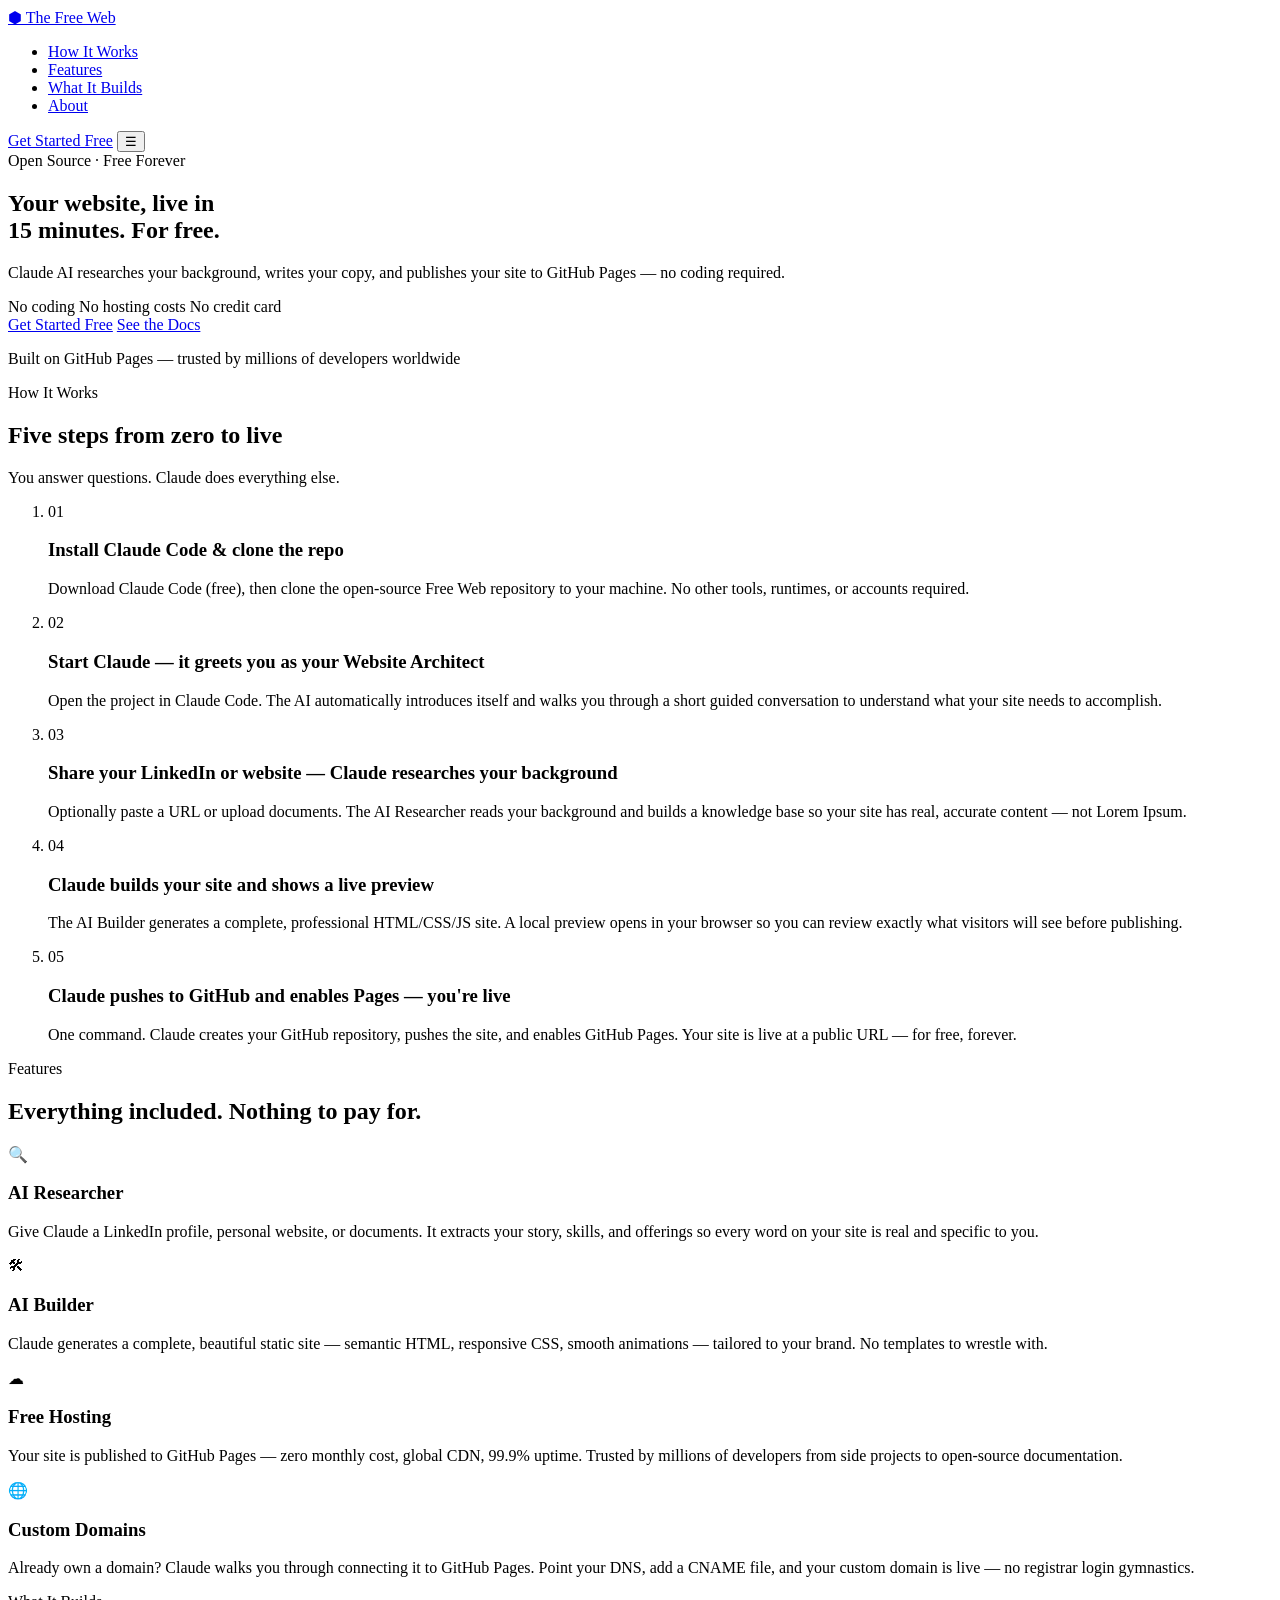
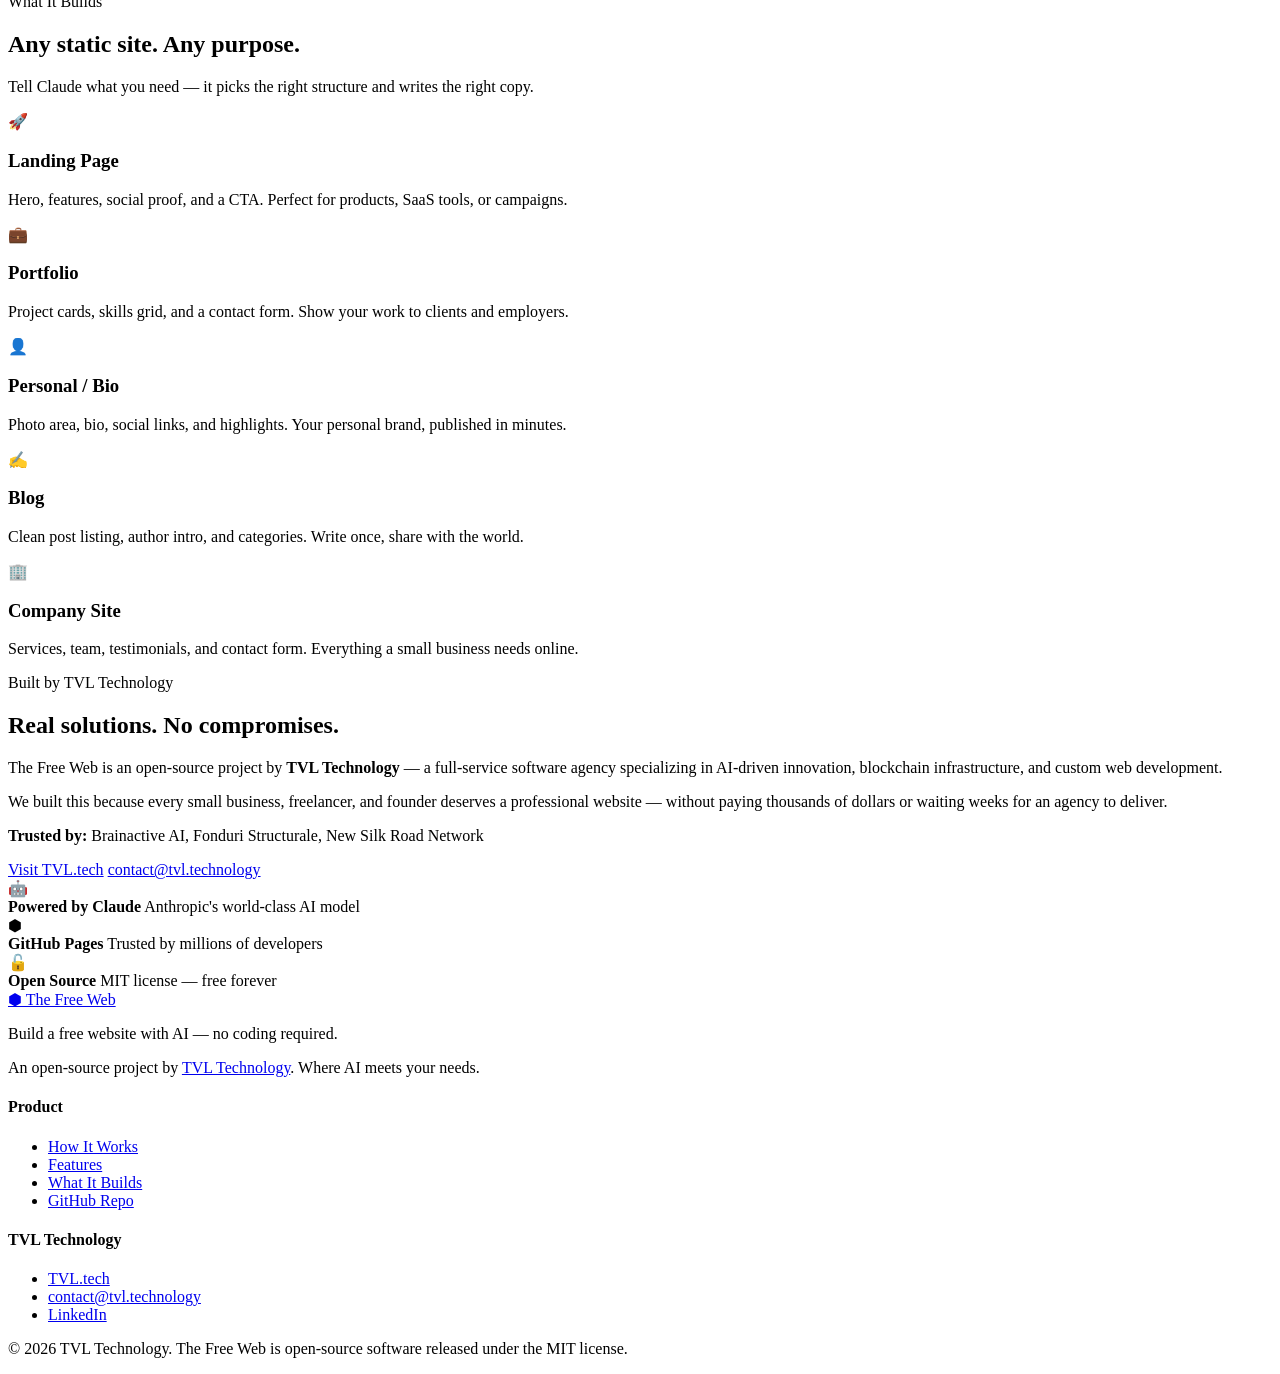
==== website/index.html @ 1eb8d478 "Initial commit: free-website architect system" ====
<!DOCTYPE html>
<html lang="en">
<head>
  <meta charset="UTF-8" />
  <meta name="viewport" content="width=device-width, initial-scale=1.0" />
  <title>The Free Web — Build a Free Website with AI | TVL Technology</title>
  <meta name="description" content="Build a professional website for free using Claude AI and GitHub Pages. No coding. No hosting costs. No credit card. Live in 15 minutes." />
  <link rel="preconnect" href="https://fonts.googleapis.com" />
  <link rel="preconnect" href="https://fonts.gstatic.com" crossorigin />
  <link href="https://fonts.googleapis.com/css2?family=Inter:wght@400;500;600;700;800&display=swap" rel="stylesheet" />
  <link rel="stylesheet" href="styles.css" />
</head>
<body>

  <header class="site-header">
    <div class="container">
      <nav class="nav">
        <a href="#hero" class="nav-logo">
          <span class="logo-mark">&#11042;</span> The Free Web
        </a>
        <ul class="nav-links">
          <li><a href="#how-it-works">How It Works</a></li>
          <li><a href="#features">Features</a></li>
          <li><a href="#what-it-builds">What It Builds</a></li>
          <li><a href="#built-by-tvl">About</a></li>
        </ul>
        <a href="https://github.com/tvl-tech/free-website" class="btn btn-nav" target="_blank" rel="noopener">Get Started Free</a>
        <button class="nav-toggle" aria-label="Toggle menu" aria-expanded="false">&#9776;</button>
      </nav>
    </div>
  </header>

  <main>

    <section id="hero" class="hero">
      <div class="hero-glow"></div>
      <div class="container">
        <div class="hero-badge">Open Source &middot; Free Forever</div>
        <h1 class="hero-headline">Your website, live in<br /><span class="accent-cyan">15 minutes</span>. For free.</h1>
        <p class="hero-subheadline">Claude AI researches your background, writes your copy, and publishes your site to GitHub Pages &mdash; no coding required.</p>
        <div class="hero-pills">
          <span>No coding</span>
          <span>No hosting costs</span>
          <span>No credit card</span>
        </div>
        <div class="hero-ctas">
          <a href="https://github.com/tvl-tech/free-website" class="btn btn-primary" target="_blank" rel="noopener">Get Started Free</a>
          <a href="https://github.com/tvl-tech/free-website#readme" class="btn btn-ghost" target="_blank" rel="noopener">See the Docs</a>
        </div>
        <p class="hero-trust">Built on GitHub Pages &mdash; trusted by millions of developers worldwide</p>
      </div>
    </section>

    <section id="how-it-works" class="section section-light">
      <div class="container">
        <div class="section-label reveal">How It Works</div>
        <h2 class="section-title reveal">Five steps from zero to live</h2>
        <p class="section-subtitle reveal">You answer questions. Claude does everything else.</p>
        <ol class="steps">
          <li class="step reveal">
            <div class="step-number">01</div>
            <div class="step-body">
              <h3>Install Claude Code &amp; clone the repo</h3>
              <p>Download Claude Code (free), then clone the open-source Free Web repository to your machine. No other tools, runtimes, or accounts required.</p>
            </div>
          </li>
          <li class="step reveal">
            <div class="step-number">02</div>
            <div class="step-body">
              <h3>Start Claude &mdash; it greets you as your Website Architect</h3>
              <p>Open the project in Claude Code. The AI automatically introduces itself and walks you through a short guided conversation to understand what your site needs to accomplish.</p>
            </div>
          </li>
          <li class="step reveal">
            <div class="step-number">03</div>
            <div class="step-body">
              <h3>Share your LinkedIn or website &mdash; Claude researches your background</h3>
              <p>Optionally paste a URL or upload documents. The AI Researcher reads your background and builds a knowledge base so your site has real, accurate content &mdash; not Lorem Ipsum.</p>
            </div>
          </li>
          <li class="step reveal">
            <div class="step-number">04</div>
            <div class="step-body">
              <h3>Claude builds your site and shows a live preview</h3>
              <p>The AI Builder generates a complete, professional HTML/CSS/JS site. A local preview opens in your browser so you can review exactly what visitors will see before publishing.</p>
            </div>
          </li>
          <li class="step reveal">
            <div class="step-number">05</div>
            <div class="step-body">
              <h3>Claude pushes to GitHub and enables Pages &mdash; you're live</h3>
              <p>One command. Claude creates your GitHub repository, pushes the site, and enables GitHub Pages. Your site is live at a public URL &mdash; for free, forever.</p>
            </div>
          </li>
        </ol>
      </div>
    </section>

    <section id="features" class="section section-dark">
      <div class="container">
        <div class="section-label reveal">Features</div>
        <h2 class="section-title reveal">Everything included. Nothing to pay for.</h2>
        <div class="features-grid">
          <div class="feature-card reveal">
            <div class="feature-icon">&#128269;</div>
            <h3>AI Researcher</h3>
            <p>Give Claude a LinkedIn profile, personal website, or documents. It extracts your story, skills, and offerings so every word on your site is real and specific to you.</p>
          </div>
          <div class="feature-card reveal">
            <div class="feature-icon">&#128736;</div>
            <h3>AI Builder</h3>
            <p>Claude generates a complete, beautiful static site &mdash; semantic HTML, responsive CSS, smooth animations &mdash; tailored to your brand. No templates to wrestle with.</p>
          </div>
          <div class="feature-card reveal">
            <div class="feature-icon">&#9729;</div>
            <h3>Free Hosting</h3>
            <p>Your site is published to GitHub Pages &mdash; zero monthly cost, global CDN, 99.9% uptime. Trusted by millions of developers from side projects to open-source documentation.</p>
          </div>
          <div class="feature-card reveal">
            <div class="feature-icon">&#127760;</div>
            <h3>Custom Domains</h3>
            <p>Already own a domain? Claude walks you through connecting it to GitHub Pages. Point your DNS, add a CNAME file, and your custom domain is live &mdash; no registrar login gymnastics.</p>
          </div>
        </div>
      </div>
    </section>

    <section id="what-it-builds" class="section section-light">
      <div class="container">
        <div class="section-label reveal">What It Builds</div>
        <h2 class="section-title reveal">Any static site. Any purpose.</h2>
        <p class="section-subtitle reveal">Tell Claude what you need &mdash; it picks the right structure and writes the right copy.</p>
        <div class="site-types-grid">
          <div class="site-type reveal">
            <div class="site-type-icon">&#128640;</div>
            <h3>Landing Page</h3>
            <p>Hero, features, social proof, and a CTA. Perfect for products, SaaS tools, or campaigns.</p>
          </div>
          <div class="site-type reveal">
            <div class="site-type-icon">&#128188;</div>
            <h3>Portfolio</h3>
            <p>Project cards, skills grid, and a contact form. Show your work to clients and employers.</p>
          </div>
          <div class="site-type reveal">
            <div class="site-type-icon">&#128100;</div>
            <h3>Personal / Bio</h3>
            <p>Photo area, bio, social links, and highlights. Your personal brand, published in minutes.</p>
          </div>
          <div class="site-type reveal">
            <div class="site-type-icon">&#9997;</div>
            <h3>Blog</h3>
            <p>Clean post listing, author intro, and categories. Write once, share with the world.</p>
          </div>
          <div class="site-type reveal">
            <div class="site-type-icon">&#127970;</div>
            <h3>Company Site</h3>
            <p>Services, team, testimonials, and contact form. Everything a small business needs online.</p>
          </div>
        </div>
      </div>
    </section>

    <section id="built-by-tvl" class="section section-dark">
      <div class="container">
        <div class="tvl-grid reveal">
          <div class="tvl-text">
            <div class="section-label">Built by TVL Technology</div>
            <h2>Real solutions. No compromises.</h2>
            <p>The Free Web is an open-source project by <strong>TVL Technology</strong> &mdash; a full-service software agency specializing in AI-driven innovation, blockchain infrastructure, and custom web development.</p>
            <p>We built this because every small business, freelancer, and founder deserves a professional website &mdash; without paying thousands of dollars or waiting weeks for an agency to deliver.</p>
            <p class="tvl-clients"><strong>Trusted by:</strong> Brainactive AI, Fonduri Structurale, New Silk Road Network</p>
            <div class="tvl-links">
              <a href="https://tvl.tech" class="btn btn-outline" target="_blank" rel="noopener">Visit TVL.tech</a>
              <a href="mailto:contact@tvl.technology" class="btn-ghost-light">contact@tvl.technology</a>
            </div>
          </div>
          <div class="tvl-badge-area">
            <div class="tvl-badge">
              <div class="badge-row">
                <span class="badge-icon">&#129302;</span>
                <div>
                  <strong>Powered by Claude</strong>
                  <span>Anthropic's world-class AI model</span>
                </div>
              </div>
              <div class="badge-row">
                <span class="badge-icon">&#11042;</span>
                <div>
                  <strong>GitHub Pages</strong>
                  <span>Trusted by millions of developers</span>
                </div>
              </div>
              <div class="badge-row">
                <span class="badge-icon">&#128275;</span>
                <div>
                  <strong>Open Source</strong>
                  <span>MIT license &mdash; free forever</span>
                </div>
              </div>
            </div>
          </div>
        </div>
      </div>
    </section>

  </main>

  <footer class="site-footer">
    <div class="container">
      <div class="footer-grid">
        <div class="footer-brand">
          <a href="#hero" class="nav-logo footer-logo">
            <span class="logo-mark">&#11042;</span> The Free Web
          </a>
          <p>Build a free website with AI &mdash; no coding required.</p>
          <p class="footer-tagline">An open-source project by <a href="https://tvl.tech" target="_blank" rel="noopener">TVL Technology</a>. Where AI meets your needs.</p>
        </div>
        <div class="footer-links">
          <h4>Product</h4>
          <ul>
            <li><a href="#how-it-works">How It Works</a></li>
            <li><a href="#features">Features</a></li>
            <li><a href="#what-it-builds">What It Builds</a></li>
            <li><a href="https://github.com/tvl-tech/free-website" target="_blank" rel="noopener">GitHub Repo</a></li>
          </ul>
        </div>
        <div class="footer-links">
          <h4>TVL Technology</h4>
          <ul>
            <li><a href="https://tvl.tech" target="_blank" rel="noopener">TVL.tech</a></li>
            <li><a href="mailto:contact@tvl.technology">contact@tvl.technology</a></li>
            <li><a href="https://linkedin.com/company/tvl-technology" target="_blank" rel="noopener">LinkedIn</a></li>
          </ul>
        </div>
      </div>
      <div class="footer-bottom">
        <p>&copy; 2026 TVL Technology. The Free Web is open-source software released under the MIT license.</p>
      </div>
    </div>
  </footer>

  <script src="script.js"></script>
</body>
</html>
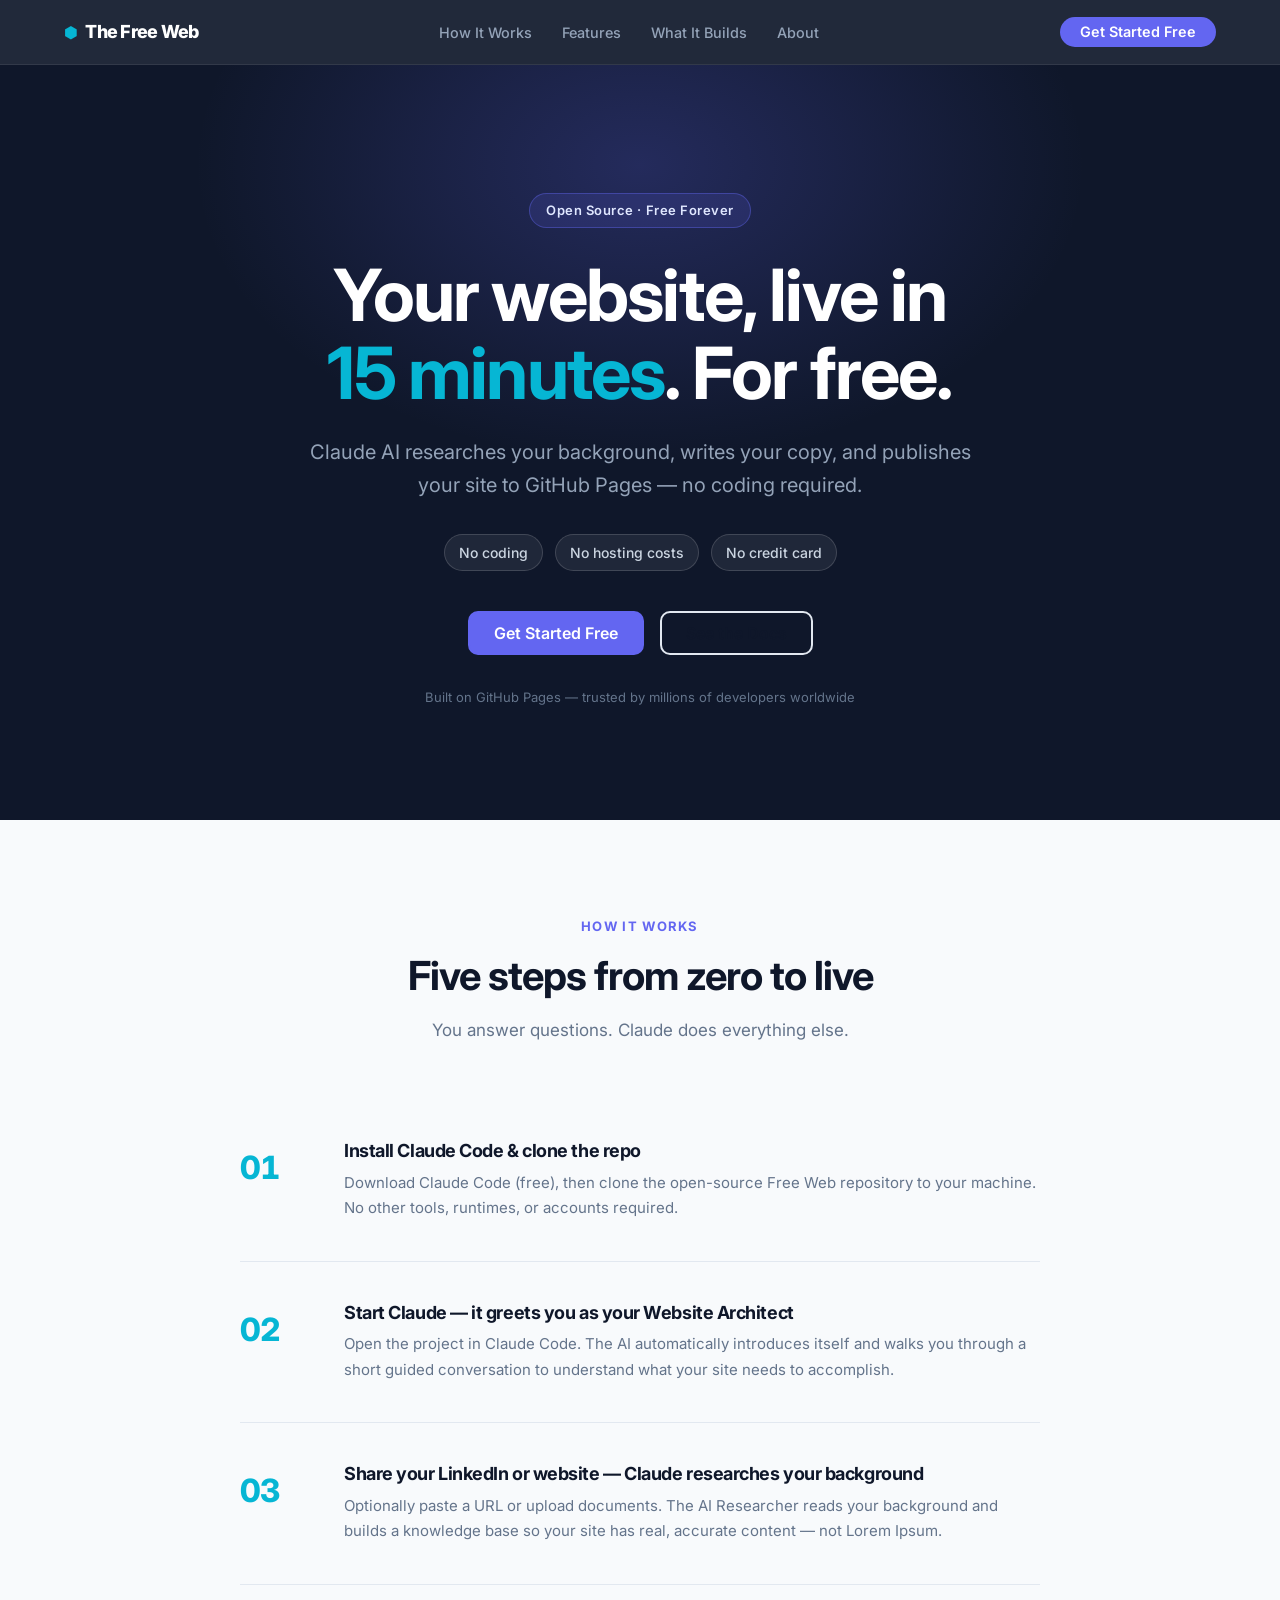
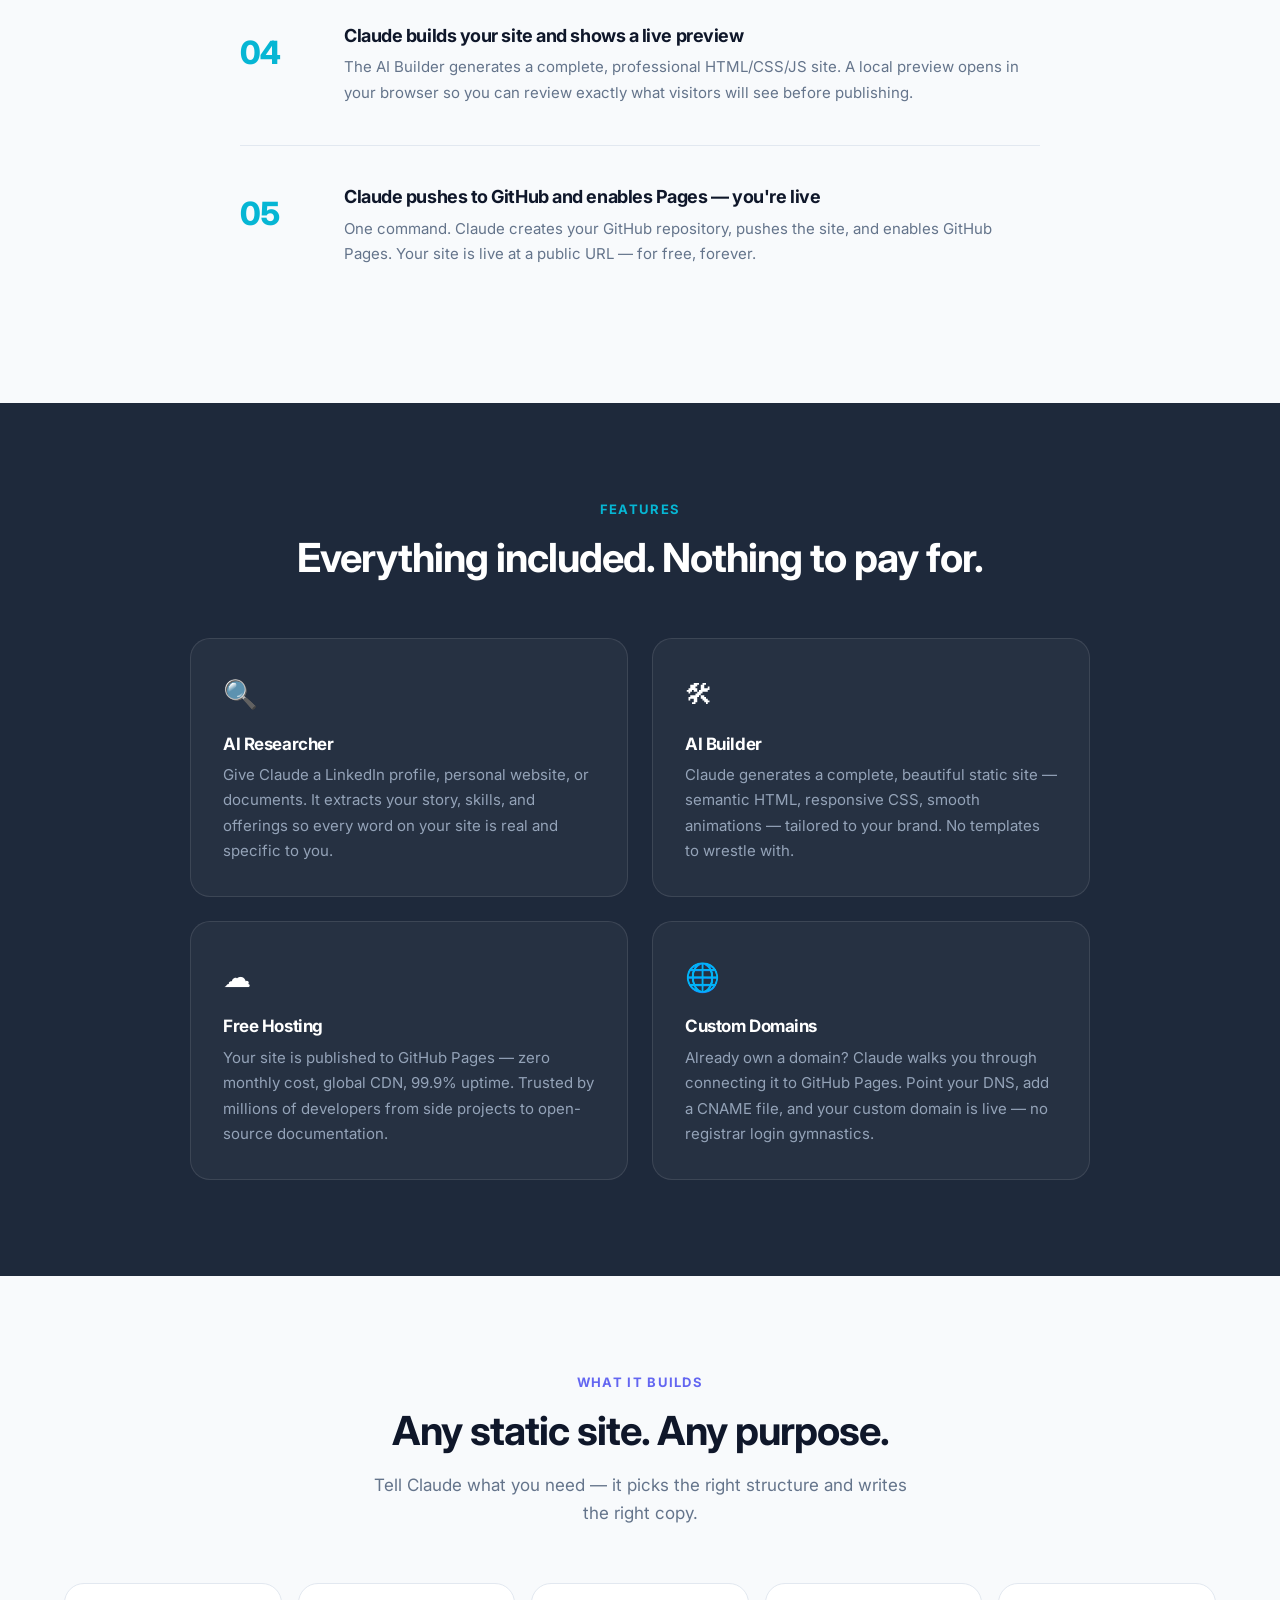
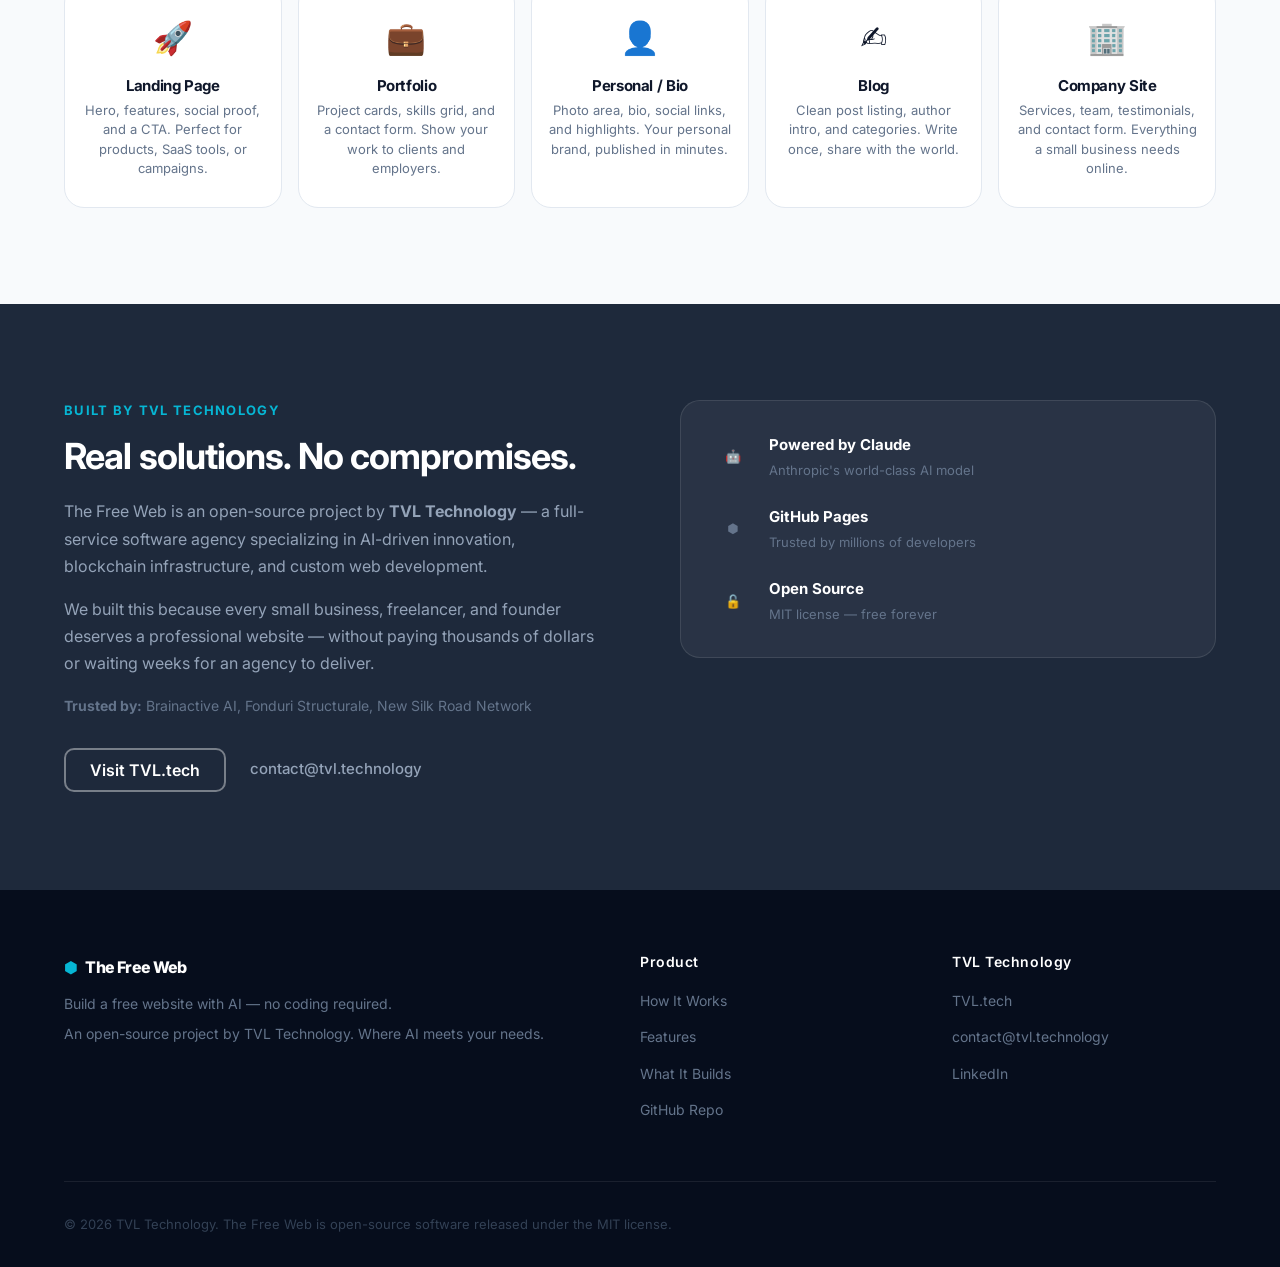
==== commit 956c93c4: "Add demo site, mindmap, screenshots dir, and README improvements - website/: complete thefreeweb.tvl" ====
--- a/website/index.html
+++ b/website/index.html
@@ -24,7 +24,7 @@
           <li><a href="#what-it-builds">What It Builds</a></li>
           <li><a href="#built-by-tvl">About</a></li>
         </ul>
-        <a href="https://github.com/tvl-tech/free-website" class="btn btn-nav" target="_blank" rel="noopener">Get Started Free</a>
+        <a href="https://github.com/danlex/claude-free-website" class="btn btn-nav" target="_blank" rel="noopener">Get Started Free</a>
         <button class="nav-toggle" aria-label="Toggle menu" aria-expanded="false">&#9776;</button>
       </nav>
     </div>
@@ -44,8 +44,8 @@
           <span>No credit card</span>
         </div>
         <div class="hero-ctas">
-          <a href="https://github.com/tvl-tech/free-website" class="btn btn-primary" target="_blank" rel="noopener">Get Started Free</a>
-          <a href="https://github.com/tvl-tech/free-website#readme" class="btn btn-ghost" target="_blank" rel="noopener">See the Docs</a>
+          <a href="https://github.com/danlex/claude-free-website" class="btn btn-primary" target="_blank" rel="noopener">Get Started Free</a>
+          <a href="https://github.com/danlex/claude-free-website#readme" class="btn btn-ghost" target="_blank" rel="noopener">See the Docs</a>
         </div>
         <p class="hero-trust">Built on GitHub Pages &mdash; trusted by millions of developers worldwide</p>
       </div>
@@ -221,7 +221,7 @@
             <li><a href="#how-it-works">How It Works</a></li>
             <li><a href="#features">Features</a></li>
             <li><a href="#what-it-builds">What It Builds</a></li>
-            <li><a href="https://github.com/tvl-tech/free-website" target="_blank" rel="noopener">GitHub Repo</a></li>
+            <li><a href="https://github.com/danlex/claude-free-website" target="_blank" rel="noopener">GitHub Repo</a></li>
           </ul>
         </div>
         <div class="footer-links">
--- a/website/styles.css
+++ b/website/styles.css
@@ -0,0 +1,229 @@
+/* ===== The Free Web — thefreeweb.tvl.tech ===== */
+
+:root {
+  --navy:   #0f172a;
+  --navy-2: #1e293b;
+  --navy-3: #334155;
+  --indigo: #6366f1;
+  --indigo-hover: #4f46e5;
+  --indigo-light: #e0e7ff;
+  --cyan:   #06b6d4;
+  --cyan-light: #cffafe;
+  --white:  #ffffff;
+  --slate:  #f8fafc;
+  --text:   #0f172a;
+  --text-muted: #64748b;
+  --border: #e2e8f0;
+
+  --font: 'Inter', system-ui, -apple-system, sans-serif;
+  --radius: 0.625rem;
+  --radius-lg: 1.25rem;
+  --max-w: 1200px;
+  --container-px: 1.5rem;
+}
+
+/* ===== Reset ===== */
+*, *::before, *::after { box-sizing: border-box; margin: 0; padding: 0; }
+html { scroll-behavior: smooth; -webkit-font-smoothing: antialiased; }
+body { font-family: var(--font); color: var(--text); background: var(--white); line-height: 1.65; }
+img { max-width: 100%; display: block; }
+a { color: var(--indigo); text-decoration: none; }
+a:hover { text-decoration: underline; }
+h1,h2,h3,h4 { line-height: 1.2; font-weight: 700; letter-spacing: -0.025em; }
+ul { list-style: none; }
+
+/* ===== Layout ===== */
+.container { max-width: var(--max-w); margin: 0 auto; padding: 0 var(--container-px); }
+.section { padding: 6rem 0; }
+.section-light { background: var(--slate); }
+.section-dark  { background: var(--navy-2); color: var(--white); }
+.section-dark .section-title { color: var(--white); }
+.section-dark .section-subtitle { color: #94a3b8; }
+.section-dark p { color: #94a3b8; }
+
+/* ===== Buttons ===== */
+.btn {
+  display: inline-flex; align-items: center; gap: 0.5rem;
+  padding: 0.75rem 1.5rem; border-radius: var(--radius);
+  font-family: var(--font); font-size: 1rem; font-weight: 600;
+  cursor: pointer; border: 2px solid transparent;
+  transition: all 0.15s ease; text-decoration: none; line-height: 1; white-space: nowrap;
+}
+.btn-primary { background: var(--indigo); color: #fff; border-color: var(--indigo); }
+.btn-primary:hover { background: var(--indigo-hover); border-color: var(--indigo-hover); text-decoration: none; }
+.btn-ghost { background: transparent; color: var(--text); border-color: var(--border); }
+.btn-ghost:hover { background: var(--slate); text-decoration: none; }
+.btn-outline { background: transparent; color: var(--white); border-color: rgba(255,255,255,0.4); }
+.btn-outline:hover { background: rgba(255,255,255,0.1); text-decoration: none; }
+.btn-ghost-light { color: #94a3b8; font-size: 0.9375rem; font-weight: 500; padding: 0.75rem 0; }
+.btn-ghost-light:hover { color: var(--white); text-decoration: none; }
+.btn-nav { background: var(--indigo); color: #fff; border-radius: 999px; padding: 0.5rem 1.25rem; font-size: 0.9rem; font-weight: 600; text-decoration: none; border: none; transition: background 0.15s; }
+.btn-nav:hover { background: var(--indigo-hover); text-decoration: none; }
+
+/* ===== Header ===== */
+.site-header {
+  position: sticky; top: 0; z-index: 100;
+  background: rgba(15,23,42,0.92);
+  backdrop-filter: blur(16px); -webkit-backdrop-filter: blur(16px);
+  border-bottom: 1px solid rgba(255,255,255,0.08);
+}
+.nav { display: flex; align-items: center; justify-content: space-between; height: 4rem; gap: 1rem; }
+.nav-logo { display: flex; align-items: center; gap: 0.5rem; font-size: 1.125rem; font-weight: 800; color: var(--white); text-decoration: none; letter-spacing: -0.04em; }
+.nav-logo:hover { text-decoration: none; }
+.logo-mark { color: var(--cyan); font-size: 1rem; }
+.nav-links { display: flex; align-items: center; gap: 0.125rem; }
+.nav-links a { padding: 0.5rem 0.875rem; color: #94a3b8; font-size: 0.9rem; font-weight: 500; border-radius: var(--radius); transition: color 0.15s, background 0.15s; text-decoration: none; }
+.nav-links a:hover { color: var(--white); background: rgba(255,255,255,0.07); }
+.nav-toggle { display: none; background: none; border: none; color: var(--white); font-size: 1.25rem; cursor: pointer; }
+
+/* ===== Hero ===== */
+.hero {
+  position: relative; overflow: hidden;
+  background: var(--navy);
+  padding: 8rem 0 7rem; text-align: center; color: var(--white);
+}
+.hero-glow {
+  position: absolute; top: -200px; left: 50%; transform: translateX(-50%);
+  width: 900px; height: 600px; border-radius: 50%;
+  background: radial-gradient(ellipse at center, rgba(99,102,241,0.25) 0%, transparent 70%);
+  pointer-events: none;
+}
+.hero .container { position: relative; }
+.hero-badge {
+  display: inline-flex; align-items: center; gap: 0.5rem;
+  margin-bottom: 1.75rem; padding: 0.375rem 1rem; border-radius: 9999px;
+  background: rgba(99,102,241,0.15); border: 1px solid rgba(99,102,241,0.4);
+  color: var(--indigo-light); font-size: 0.8125rem; font-weight: 600; letter-spacing: 0.04em;
+}
+.hero-headline {
+  font-size: clamp(2.5rem, 6vw, 4.5rem);
+  color: var(--white); line-height: 1.08;
+  max-width: 16ch; margin: 0 auto 1.5rem;
+}
+.accent-cyan { color: var(--cyan); }
+.hero-subheadline {
+  font-size: clamp(1rem, 2vw, 1.25rem);
+  color: #94a3b8; max-width: 54ch; margin: 0 auto 2rem;
+}
+.hero-pills { display: flex; align-items: center; justify-content: center; gap: 0.75rem; flex-wrap: wrap; margin-bottom: 2.5rem; }
+.hero-pills span {
+  padding: 0.375rem 0.875rem; border-radius: 9999px;
+  background: rgba(255,255,255,0.07); border: 1px solid rgba(255,255,255,0.15);
+  color: #cbd5e1; font-size: 0.875rem; font-weight: 500;
+}
+.hero-ctas { display: flex; align-items: center; justify-content: center; gap: 1rem; flex-wrap: wrap; margin-bottom: 2rem; }
+.hero-trust { font-size: 0.8125rem; color: #64748b; }
+
+/* ===== Section headers ===== */
+.section-label { font-size: 0.8125rem; font-weight: 700; letter-spacing: 0.1em; text-transform: uppercase; color: var(--indigo); margin-bottom: 0.875rem; }
+.section-dark .section-label { color: var(--cyan); }
+.section-title { font-size: clamp(1.75rem, 4vw, 2.5rem); margin-bottom: 1rem; }
+.section-subtitle { font-size: 1.0625rem; color: var(--text-muted); max-width: 50ch; margin: 0 auto 3.5rem; }
+.section-light .section-label,
+.section-light .section-title,
+.section-light .section-subtitle { text-align: center; }
+.section-dark .section-label,
+.section-dark .section-title,
+.section-dark .section-subtitle { text-align: center; }
+
+/* ===== Steps ===== */
+.steps { display: flex; flex-direction: column; gap: 0; max-width: 800px; margin: 3.5rem auto 0; counter-reset: steps; }
+.step { display: grid; grid-template-columns: 5rem 1fr; gap: 1.5rem; padding: 2.5rem 0; border-bottom: 1px solid var(--border); }
+.step:last-child { border-bottom: none; }
+.step-number {
+  font-size: 2rem; font-weight: 800; color: var(--cyan);
+  font-variant-numeric: tabular-nums; letter-spacing: -0.04em;
+  align-self: start; padding-top: 0.125rem;
+}
+.step-body h3 { font-size: 1.125rem; margin-bottom: 0.5rem; color: var(--text); }
+.step-body p { color: var(--text-muted); font-size: 0.9375rem; line-height: 1.7; }
+
+/* ===== Features ===== */
+.features-grid { display: grid; grid-template-columns: repeat(2, 1fr); gap: 1.5rem; max-width: 900px; margin: 3.5rem auto 0; }
+.feature-card {
+  background: rgba(255,255,255,0.04); border: 1px solid rgba(255,255,255,0.1);
+  border-radius: var(--radius-lg); padding: 2rem;
+  transition: background 0.2s, border-color 0.2s, transform 0.2s;
+}
+.feature-card:hover { background: rgba(255,255,255,0.07); border-color: rgba(99,102,241,0.4); transform: translateY(-2px); }
+.feature-icon { font-size: 1.75rem; margin-bottom: 1rem; }
+.feature-card h3 { font-size: 1.0625rem; color: var(--white); margin-bottom: 0.5rem; }
+.feature-card p { font-size: 0.9375rem; line-height: 1.7; }
+
+/* ===== Site types ===== */
+.site-types-grid { display: grid; grid-template-columns: repeat(5, 1fr); gap: 1rem; margin-top: 3.5rem; }
+.site-type {
+  text-align: center; padding: 1.75rem 1rem;
+  background: var(--white); border: 1px solid var(--border);
+  border-radius: var(--radius-lg);
+  transition: box-shadow 0.2s, transform 0.2s;
+}
+.site-type:hover { box-shadow: 0 8px 24px rgb(0 0 0 / 0.08); transform: translateY(-2px); }
+.site-type-icon { font-size: 2rem; margin-bottom: 0.75rem; }
+.site-type h3 { font-size: 0.9375rem; margin-bottom: 0.375rem; }
+.site-type p { font-size: 0.8125rem; color: var(--text-muted); line-height: 1.5; }
+
+/* ===== TVL Section ===== */
+.tvl-grid { display: grid; grid-template-columns: 1fr 1fr; gap: 5rem; align-items: start; }
+.tvl-text .section-label,
+.tvl-text h2 { text-align: left; }
+.tvl-text h2 { font-size: clamp(1.5rem, 3vw, 2.25rem); color: var(--white); margin-bottom: 1.25rem; }
+.tvl-text p { margin-bottom: 1rem; line-height: 1.7; }
+.tvl-clients { font-size: 0.875rem; color: #64748b !important; }
+.tvl-links { display: flex; align-items: center; gap: 1.5rem; margin-top: 1.75rem; flex-wrap: wrap; }
+.tvl-badge {
+  background: rgba(255,255,255,0.05); border: 1px solid rgba(255,255,255,0.1);
+  border-radius: var(--radius-lg); padding: 2rem; display: flex; flex-direction: column; gap: 1.5rem;
+}
+.badge-row { display: flex; align-items: center; gap: 1rem; }
+.badge-icon { font-size: 1.75rem; width: 2.5rem; text-align: center; flex-shrink: 0; }
+.badge-row div { display: flex; flex-direction: column; gap: 0.125rem; }
+.badge-row strong { color: var(--white); font-size: 0.9375rem; }
+.badge-row span { color: #64748b; font-size: 0.8125rem; }
+
+/* ===== Footer ===== */
+.site-footer { background: #060d1c; padding: 4rem 0 2rem; }
+.footer-grid { display: grid; grid-template-columns: 2fr 1fr 1fr; gap: 3rem; padding-bottom: 3rem; border-bottom: 1px solid rgba(255,255,255,0.08); }
+.footer-brand .nav-logo { margin-bottom: 0.75rem; }
+.footer-logo { font-size: 1rem; }
+.footer-brand p { color: #64748b; font-size: 0.875rem; line-height: 1.6; margin-top: 0.5rem; }
+.footer-tagline a { color: #64748b; }
+.footer-tagline a:hover { color: var(--white); }
+.footer-links h4 { color: var(--white); font-size: 0.875rem; font-weight: 600; margin-bottom: 1rem; letter-spacing: 0.04em; }
+.footer-links li { margin-bottom: 0.625rem; }
+.footer-links a { color: #64748b; font-size: 0.875rem; transition: color 0.15s; }
+.footer-links a:hover { color: var(--white); text-decoration: none; }
+.footer-bottom { padding-top: 2rem; }
+.footer-bottom p { color: #334155; font-size: 0.8125rem; }
+
+/* ===== Reveal animation ===== */
+.reveal { opacity: 0; transform: translateY(20px); transition: opacity 0.55s ease, transform 0.55s ease; }
+.reveal.visible { opacity: 1; transform: none; }
+
+/* ===== Responsive ===== */
+@media (max-width: 1024px) {
+  .site-types-grid { grid-template-columns: repeat(3, 1fr); }
+  .tvl-grid { grid-template-columns: 1fr; gap: 3rem; }
+  .footer-grid { grid-template-columns: 1fr 1fr; }
+  .footer-brand { grid-column: 1 / -1; }
+}
+@media (max-width: 768px) {
+  .nav-links { display: none; }
+  .nav-toggle { display: flex; }
+  .nav-links.open {
+    display: flex; flex-direction: column; position: fixed;
+    top: 4rem; left: 0; right: 0; background: var(--navy);
+    padding: 1.5rem; border-bottom: 1px solid rgba(255,255,255,0.1);
+    gap: 0.25rem; align-items: flex-start;
+  }
+  .hero { padding: 5rem 0 4rem; }
+  .features-grid { grid-template-columns: 1fr; }
+  .site-types-grid { grid-template-columns: repeat(2, 1fr); }
+  .step { grid-template-columns: 3.5rem 1fr; gap: 1rem; }
+  .step-number { font-size: 1.5rem; }
+  .footer-grid { grid-template-columns: 1fr; gap: 2rem; }
+}
+@media (max-width: 480px) {
+  .site-types-grid { grid-template-columns: 1fr 1fr; }
+  .tvl-links { flex-direction: column; align-items: flex-start; }
+}
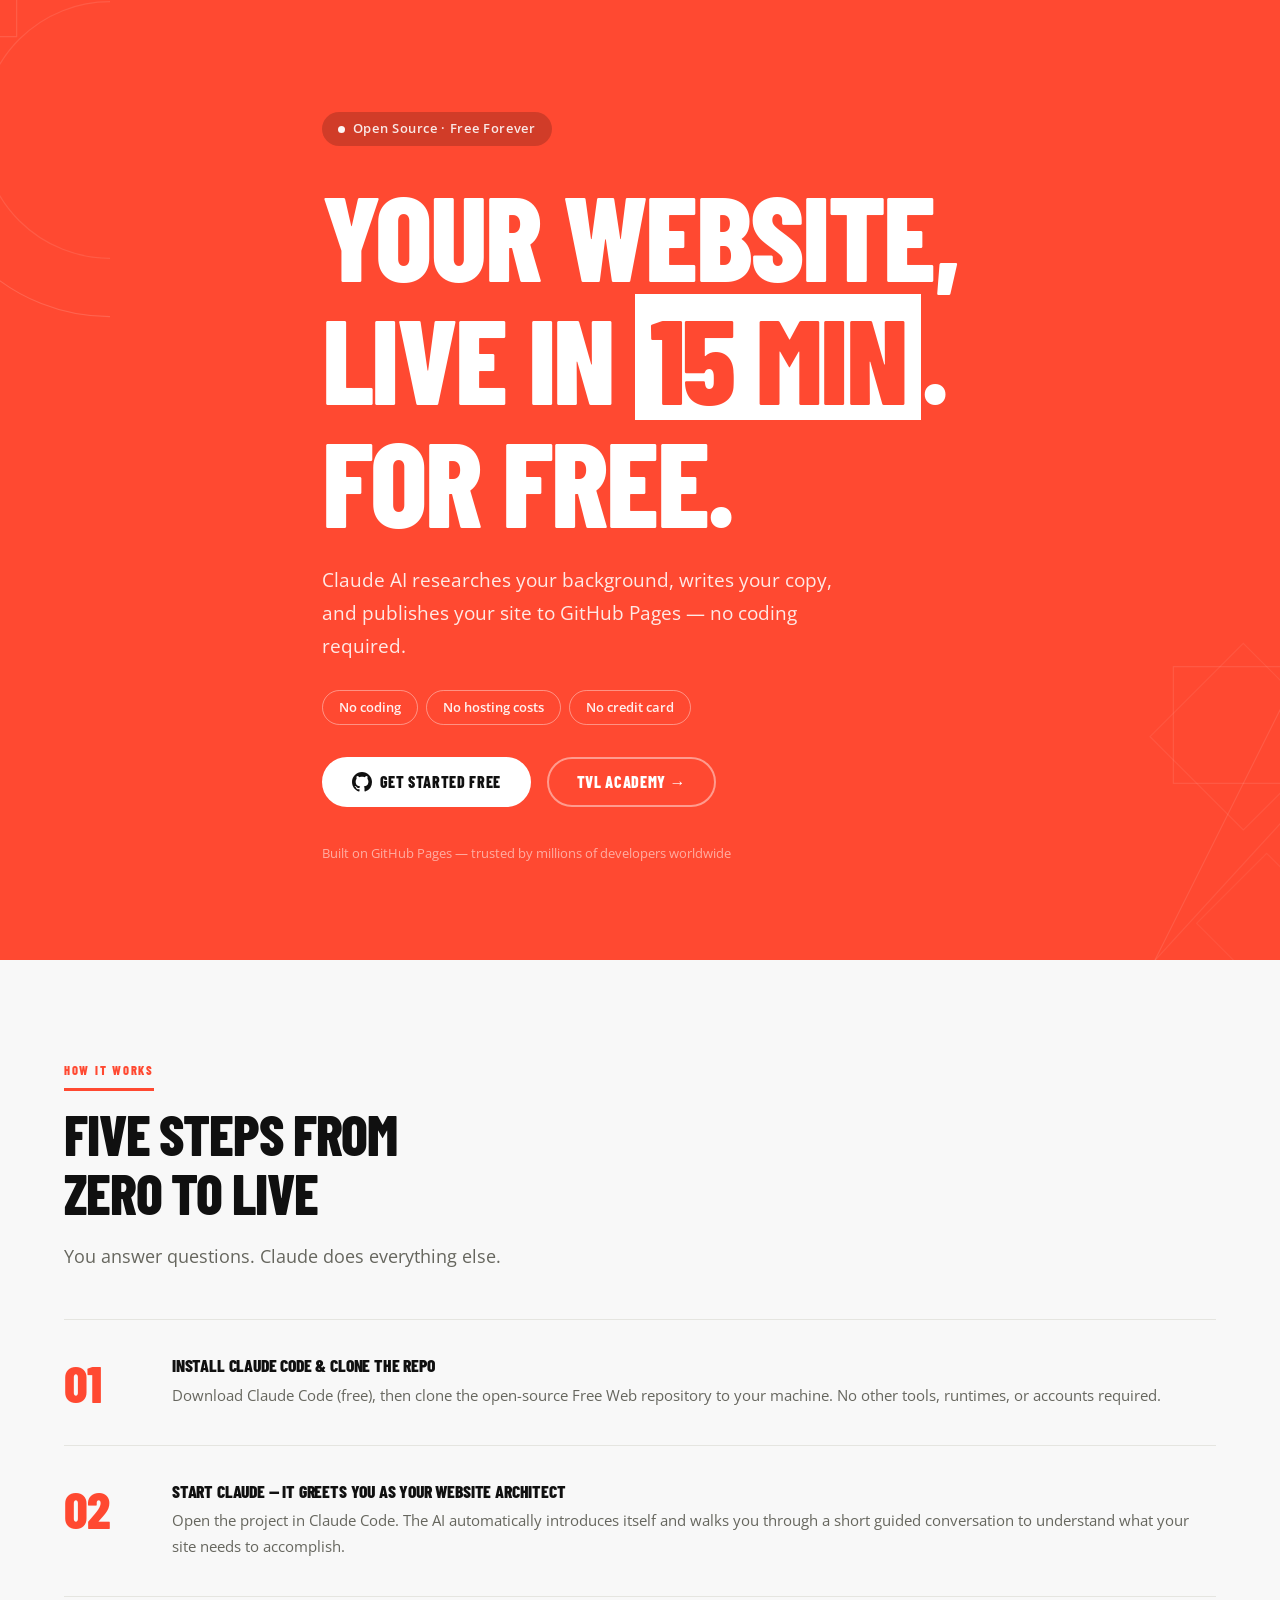
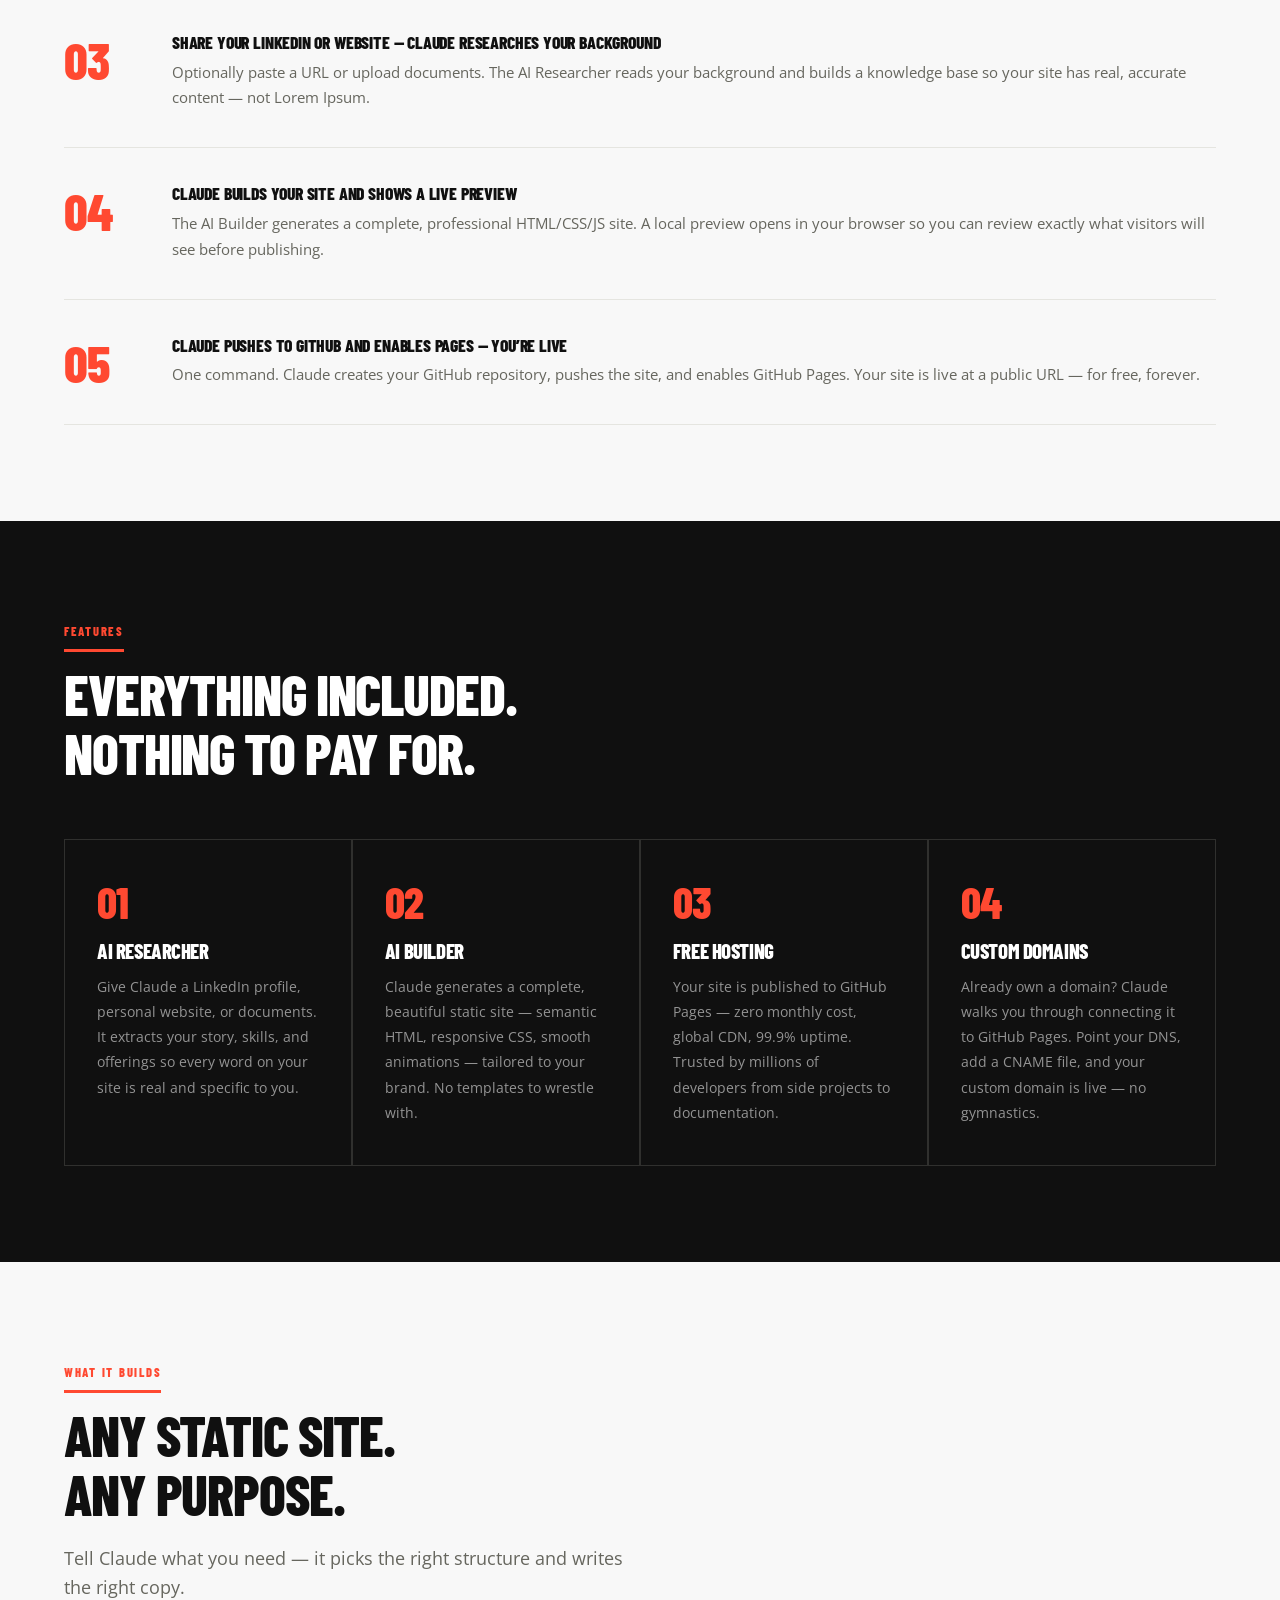
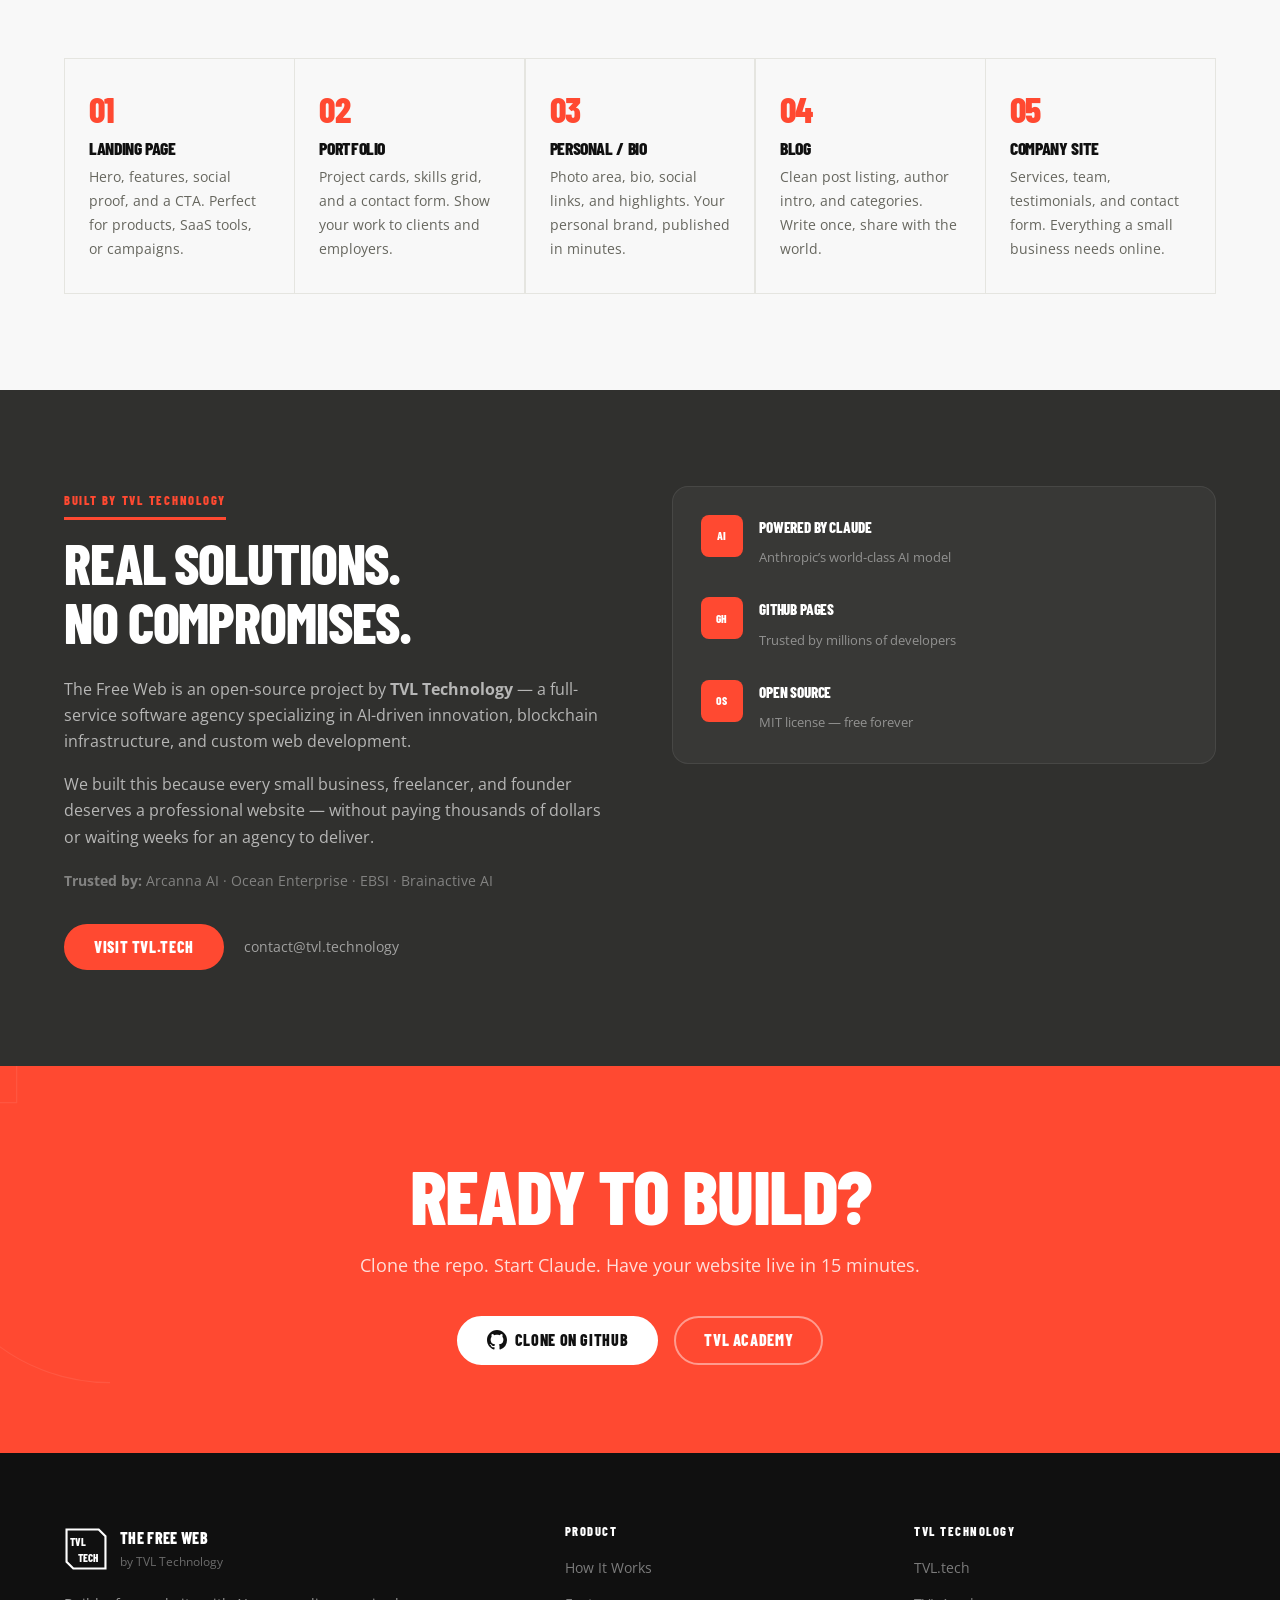
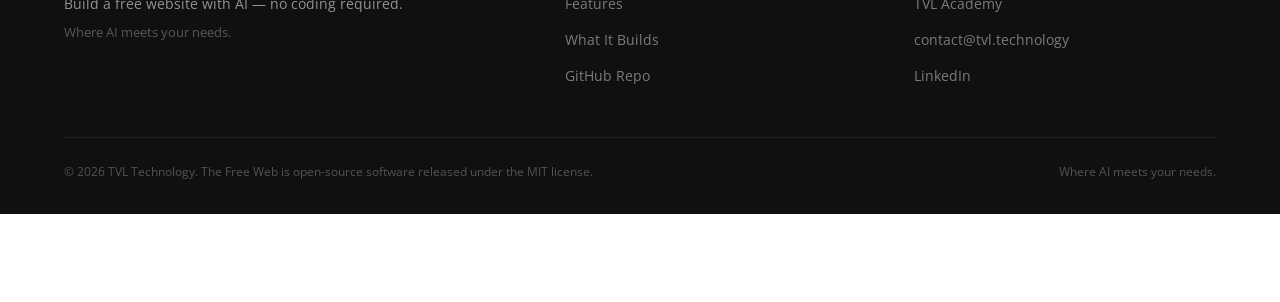
==== commit 622f93fc: "Redesign website to match TVL Technology brand identity Complete visual overhaul of website/ and doc" ====
--- a/website/index.html
+++ b/website/index.html
@@ -5,38 +5,70 @@
   <meta name="viewport" content="width=device-width, initial-scale=1.0" />
   <title>The Free Web — Build a Free Website with AI | TVL Technology</title>
   <meta name="description" content="Build a professional website for free using Claude AI and GitHub Pages. No coding. No hosting costs. No credit card. Live in 15 minutes." />
+  <meta property="og:title" content="The Free Web — Build a Free Website with AI" />
+  <meta property="og:description" content="Claude AI researches your background, writes your copy, and publishes your site. Zero coding. Zero cost." />
+  <meta property="og:type" content="website" />
+  <meta property="og:url" content="https://thefreeweb.tvl.tech" />
   <link rel="preconnect" href="https://fonts.googleapis.com" />
   <link rel="preconnect" href="https://fonts.gstatic.com" crossorigin />
-  <link href="https://fonts.googleapis.com/css2?family=Inter:wght@400;500;600;700;800&display=swap" rel="stylesheet" />
+  <link href="https://fonts.googleapis.com/css2?family=Barlow+Condensed:wght@700;800;900&family=Open+Sans:wght@400;500;600&display=swap" rel="stylesheet" />
   <link rel="stylesheet" href="styles.css" />
 </head>
 <body>
 
-  <header class="site-header">
-    <div class="container">
-      <nav class="nav">
-        <a href="#hero" class="nav-logo">
-          <span class="logo-mark">&#11042;</span> The Free Web
-        </a>
-        <ul class="nav-links">
-          <li><a href="#how-it-works">How It Works</a></li>
-          <li><a href="#features">Features</a></li>
-          <li><a href="#what-it-builds">What It Builds</a></li>
-          <li><a href="#built-by-tvl">About</a></li>
-        </ul>
-        <a href="https://github.com/danlex/claude-free-website" class="btn btn-nav" target="_blank" rel="noopener">Get Started Free</a>
-        <button class="nav-toggle" aria-label="Toggle menu" aria-expanded="false">&#9776;</button>
-      </nav>
-    </div>
-  </header>
+  <!-- ===== Floating Bottom Navbar ===== -->
+  <nav class="floatnav" id="floatnav" aria-label="Main navigation">
+    <a href="#hero" class="floatnav-brand">
+      <svg class="tvl-logo" xmlns="http://www.w3.org/2000/svg" viewBox="0 0 52 52" fill="none" aria-hidden="true">
+        <path d="M3 3L41 3L49 11L49 49L11 49L3 41Z" stroke="currentColor" stroke-width="2.5"/>
+        <text x="7" y="23" font-family="Barlow Condensed,sans-serif" font-weight="800" font-size="13" fill="currentColor">TVL</text>
+        <text x="17" y="41" font-family="Barlow Condensed,sans-serif" font-weight="800" font-size="13" fill="currentColor">TECH</text>
+      </svg>
+      <span>The Free Web</span>
+    </a>
+    <ul class="floatnav-links">
+      <li><a href="#how-it-works">How It Works</a></li>
+      <li><a href="#features">Features</a></li>
+      <li><a href="#what-it-builds">What It Builds</a></li>
+      <li><a href="#built-by-tvl">About</a></li>
+    </ul>
+    <a href="https://github.com/danlex/claude-free-website" class="btn btn-orange btn-sm" target="_blank" rel="noopener">Get Started</a>
+    <button class="floatnav-toggle" aria-label="Toggle menu" aria-expanded="false">
+      <span></span><span></span><span></span>
+    </button>
+  </nav>
 
   <main>
 
+    <!-- ===== Hero ===== -->
     <section id="hero" class="hero">
-      <div class="hero-glow"></div>
-      <div class="container">
-        <div class="hero-badge">Open Source &middot; Free Forever</div>
-        <h1 class="hero-headline">Your website, live in<br /><span class="accent-cyan">15 minutes</span>. For free.</h1>
+      <div class="geo geo-arch" aria-hidden="true">
+        <svg viewBox="0 0 360 360" fill="none" xmlns="http://www.w3.org/2000/svg">
+          <path d="M180 340 A160 160 0 0 1 20 180 A160 160 0 0 1 180 20" stroke="white" stroke-width="1" opacity="0.15"/>
+          <path d="M180 290 A110 110 0 0 1 70 180 A110 110 0 0 1 180 70" stroke="white" stroke-width="1" opacity="0.1"/>
+          <rect x="20" y="20" width="80" height="80" stroke="white" stroke-width="1" opacity="0.12"/>
+          <rect x="40" y="40" width="40" height="40" stroke="white" stroke-width="1" opacity="0.08"/>
+        </svg>
+      </div>
+      <div class="geo geo-lines" aria-hidden="true">
+        <svg viewBox="0 0 360 360" fill="none" xmlns="http://www.w3.org/2000/svg">
+          <path d="M320 20 L160 340" stroke="white" stroke-width="1" opacity="0.1"/>
+          <path d="M360 100 L140 340" stroke="white" stroke-width="1" opacity="0.08"/>
+          <rect x="200" y="40" width="100" height="100" stroke="white" stroke-width="1" opacity="0.1"/>
+          <path d="M260 20 L340 100 L260 180 L180 100 Z" stroke="white" stroke-width="1" opacity="0.07"/>
+          <path d="M280 200 L340 260 L280 320 L220 260 Z" stroke="white" stroke-width="1" opacity="0.06"/>
+        </svg>
+      </div>
+
+      <div class="container">
+        <div class="hero-badge">
+          <span class="badge-dot"></span>Open Source &middot; Free Forever
+        </div>
+        <h1 class="hero-headline">
+          YOUR WEBSITE,<br />
+          LIVE IN <span class="hero-time">15&nbsp;MIN</span>.<br />
+          FOR FREE.
+        </h1>
         <p class="hero-subheadline">Claude AI researches your background, writes your copy, and publishes your site to GitHub Pages &mdash; no coding required.</p>
         <div class="hero-pills">
           <span>No coding</span>
@@ -44,17 +76,21 @@
           <span>No credit card</span>
         </div>
         <div class="hero-ctas">
-          <a href="https://github.com/danlex/claude-free-website" class="btn btn-primary" target="_blank" rel="noopener">Get Started Free</a>
-          <a href="https://github.com/danlex/claude-free-website#readme" class="btn btn-ghost" target="_blank" rel="noopener">See the Docs</a>
+          <a href="https://github.com/danlex/claude-free-website" class="btn btn-white" target="_blank" rel="noopener">
+            <svg width="20" height="20" viewBox="0 0 24 24" fill="currentColor" aria-hidden="true"><path d="M12 0C5.37 0 0 5.37 0 12c0 5.31 3.435 9.795 8.205 11.385.6.105.825-.255.825-.57 0-.285-.015-1.23-.015-2.235-3.015.555-3.795-.735-4.035-1.41-.135-.345-.72-1.41-1.23-1.695-.42-.225-1.02-.78-.015-.795.945-.015 1.62.87 1.845 1.23 1.08 1.815 2.805 1.305 3.495.99.105-.78.42-1.305.765-1.605-2.67-.3-5.46-1.335-5.46-5.925 0-1.305.465-2.385 1.23-3.225-.12-.3-.54-1.53.12-3.18 0 0 1.005-.315 3.3 1.23.96-.27 1.98-.405 3-.405s2.04.135 3 .405c2.295-1.56 3.3-1.23 3.3-1.23.66 1.65.24 2.88.12 3.18.765.84 1.23 1.905 1.23 3.225 0 4.605-2.805 5.625-5.475 5.925.435.375.81 1.095.81 2.22 0 1.605-.015 2.895-.015 3.3 0 .315.225.69.825.57A12.02 12.02 0 0 0 24 12c0-6.63-5.37-12-12-12z"/></svg>
+            Get Started Free
+          </a>
+          <a href="https://academy.tvl.tech" class="btn btn-outline-white" target="_blank" rel="noopener">TVL Academy &rarr;</a>
         </div>
         <p class="hero-trust">Built on GitHub Pages &mdash; trusted by millions of developers worldwide</p>
       </div>
     </section>
 
+    <!-- ===== How It Works ===== -->
     <section id="how-it-works" class="section section-light">
       <div class="container">
         <div class="section-label reveal">How It Works</div>
-        <h2 class="section-title reveal">Five steps from zero to live</h2>
+        <h2 class="section-title reveal">FIVE STEPS FROM<br />ZERO TO LIVE</h2>
         <p class="section-subtitle reveal">You answer questions. Claude does everything else.</p>
         <ol class="steps">
           <li class="step reveal">
@@ -88,7 +124,7 @@
           <li class="step reveal">
             <div class="step-number">05</div>
             <div class="step-body">
-              <h3>Claude pushes to GitHub and enables Pages &mdash; you're live</h3>
+              <h3>Claude pushes to GitHub and enables Pages &mdash; you&rsquo;re live</h3>
               <p>One command. Claude creates your GitHub repository, pushes the site, and enables GitHub Pages. Your site is live at a public URL &mdash; for free, forever.</p>
             </div>
           </li>
@@ -96,63 +132,65 @@
       </div>
     </section>
 
+    <!-- ===== Features ===== -->
     <section id="features" class="section section-dark">
       <div class="container">
         <div class="section-label reveal">Features</div>
-        <h2 class="section-title reveal">Everything included. Nothing to pay for.</h2>
+        <h2 class="section-title reveal">EVERYTHING INCLUDED.<br />NOTHING TO PAY FOR.</h2>
         <div class="features-grid">
           <div class="feature-card reveal">
-            <div class="feature-icon">&#128269;</div>
+            <div class="feature-num">01</div>
             <h3>AI Researcher</h3>
             <p>Give Claude a LinkedIn profile, personal website, or documents. It extracts your story, skills, and offerings so every word on your site is real and specific to you.</p>
           </div>
           <div class="feature-card reveal">
-            <div class="feature-icon">&#128736;</div>
+            <div class="feature-num">02</div>
             <h3>AI Builder</h3>
             <p>Claude generates a complete, beautiful static site &mdash; semantic HTML, responsive CSS, smooth animations &mdash; tailored to your brand. No templates to wrestle with.</p>
           </div>
           <div class="feature-card reveal">
-            <div class="feature-icon">&#9729;</div>
+            <div class="feature-num">03</div>
             <h3>Free Hosting</h3>
-            <p>Your site is published to GitHub Pages &mdash; zero monthly cost, global CDN, 99.9% uptime. Trusted by millions of developers from side projects to open-source documentation.</p>
+            <p>Your site is published to GitHub Pages &mdash; zero monthly cost, global CDN, 99.9% uptime. Trusted by millions of developers from side projects to documentation.</p>
           </div>
           <div class="feature-card reveal">
-            <div class="feature-icon">&#127760;</div>
+            <div class="feature-num">04</div>
             <h3>Custom Domains</h3>
-            <p>Already own a domain? Claude walks you through connecting it to GitHub Pages. Point your DNS, add a CNAME file, and your custom domain is live &mdash; no registrar login gymnastics.</p>
-          </div>
-        </div>
-      </div>
-    </section>
-
+            <p>Already own a domain? Claude walks you through connecting it to GitHub Pages. Point your DNS, add a CNAME file, and your custom domain is live &mdash; no gymnastics.</p>
+          </div>
+        </div>
+      </div>
+    </section>
+
+    <!-- ===== What It Builds ===== -->
     <section id="what-it-builds" class="section section-light">
       <div class="container">
         <div class="section-label reveal">What It Builds</div>
-        <h2 class="section-title reveal">Any static site. Any purpose.</h2>
+        <h2 class="section-title reveal">ANY STATIC SITE.<br />ANY PURPOSE.</h2>
         <p class="section-subtitle reveal">Tell Claude what you need &mdash; it picks the right structure and writes the right copy.</p>
         <div class="site-types-grid">
           <div class="site-type reveal">
-            <div class="site-type-icon">&#128640;</div>
+            <div class="site-type-num">01</div>
             <h3>Landing Page</h3>
             <p>Hero, features, social proof, and a CTA. Perfect for products, SaaS tools, or campaigns.</p>
           </div>
           <div class="site-type reveal">
-            <div class="site-type-icon">&#128188;</div>
+            <div class="site-type-num">02</div>
             <h3>Portfolio</h3>
             <p>Project cards, skills grid, and a contact form. Show your work to clients and employers.</p>
           </div>
           <div class="site-type reveal">
-            <div class="site-type-icon">&#128100;</div>
+            <div class="site-type-num">03</div>
             <h3>Personal / Bio</h3>
             <p>Photo area, bio, social links, and highlights. Your personal brand, published in minutes.</p>
           </div>
           <div class="site-type reveal">
-            <div class="site-type-icon">&#9997;</div>
+            <div class="site-type-num">04</div>
             <h3>Blog</h3>
             <p>Clean post listing, author intro, and categories. Write once, share with the world.</p>
           </div>
           <div class="site-type reveal">
-            <div class="site-type-icon">&#127970;</div>
+            <div class="site-type-num">05</div>
             <h3>Company Site</h3>
             <p>Services, team, testimonials, and contact form. Everything a small business needs online.</p>
           </div>
@@ -160,38 +198,39 @@
       </div>
     </section>
 
-    <section id="built-by-tvl" class="section section-dark">
-      <div class="container">
-        <div class="tvl-grid reveal">
-          <div class="tvl-text">
+    <!-- ===== Built by TVL ===== -->
+    <section id="built-by-tvl" class="section section-dark2">
+      <div class="container">
+        <div class="tvl-grid">
+          <div class="tvl-text reveal">
             <div class="section-label">Built by TVL Technology</div>
-            <h2>Real solutions. No compromises.</h2>
+            <h2 class="section-title">REAL SOLUTIONS.<br />NO COMPROMISES.</h2>
             <p>The Free Web is an open-source project by <strong>TVL Technology</strong> &mdash; a full-service software agency specializing in AI-driven innovation, blockchain infrastructure, and custom web development.</p>
             <p>We built this because every small business, freelancer, and founder deserves a professional website &mdash; without paying thousands of dollars or waiting weeks for an agency to deliver.</p>
-            <p class="tvl-clients"><strong>Trusted by:</strong> Brainactive AI, Fonduri Structurale, New Silk Road Network</p>
+            <p class="tvl-clients"><strong>Trusted by:</strong> Arcanna AI &middot; Ocean Enterprise &middot; EBSI &middot; Brainactive AI</p>
             <div class="tvl-links">
-              <a href="https://tvl.tech" class="btn btn-outline" target="_blank" rel="noopener">Visit TVL.tech</a>
-              <a href="mailto:contact@tvl.technology" class="btn-ghost-light">contact@tvl.technology</a>
-            </div>
-          </div>
-          <div class="tvl-badge-area">
+              <a href="https://tvl.tech" class="btn btn-orange" target="_blank" rel="noopener">Visit TVL.tech</a>
+              <a href="mailto:contact@tvl.technology" class="link-light">contact@tvl.technology</a>
+            </div>
+          </div>
+          <div class="tvl-badge-area reveal">
             <div class="tvl-badge">
               <div class="badge-row">
-                <span class="badge-icon">&#129302;</span>
+                <div class="badge-icon">AI</div>
                 <div>
                   <strong>Powered by Claude</strong>
-                  <span>Anthropic's world-class AI model</span>
+                  <span>Anthropic&rsquo;s world-class AI model</span>
                 </div>
               </div>
               <div class="badge-row">
-                <span class="badge-icon">&#11042;</span>
+                <div class="badge-icon">GH</div>
                 <div>
                   <strong>GitHub Pages</strong>
                   <span>Trusted by millions of developers</span>
                 </div>
               </div>
               <div class="badge-row">
-                <span class="badge-icon">&#128275;</span>
+                <div class="badge-icon">OS</div>
                 <div>
                   <strong>Open Source</strong>
                   <span>MIT license &mdash; free forever</span>
@@ -203,17 +242,48 @@
       </div>
     </section>
 
+    <!-- ===== CTA Banner ===== -->
+    <section class="cta-banner">
+      <div class="geo geo-arch" aria-hidden="true" style="opacity:0.08">
+        <svg viewBox="0 0 360 360" fill="none" xmlns="http://www.w3.org/2000/svg">
+          <path d="M180 340 A160 160 0 0 1 20 180 A160 160 0 0 1 180 20" stroke="white" stroke-width="1"/>
+          <rect x="20" y="20" width="80" height="80" stroke="white" stroke-width="1"/>
+        </svg>
+      </div>
+      <div class="container">
+        <div class="cta-inner reveal">
+          <h2>READY TO BUILD?</h2>
+          <p>Clone the repo. Start Claude. Have your website live in 15 minutes.</p>
+          <div class="cta-btns">
+            <a href="https://github.com/danlex/claude-free-website" class="btn btn-white" target="_blank" rel="noopener">
+              <svg width="20" height="20" viewBox="0 0 24 24" fill="currentColor" aria-hidden="true"><path d="M12 0C5.37 0 0 5.37 0 12c0 5.31 3.435 9.795 8.205 11.385.6.105.825-.255.825-.57 0-.285-.015-1.23-.015-2.235-3.015.555-3.795-.735-4.035-1.41-.135-.345-.72-1.41-1.23-1.695-.42-.225-1.02-.78-.015-.795.945-.015 1.62.87 1.845 1.23 1.08 1.815 2.805 1.305 3.495.99.105-.78.42-1.305.765-1.605-2.67-.3-5.46-1.335-5.46-5.925 0-1.305.465-2.385 1.23-3.225-.12-.3-.54-1.53.12-3.18 0 0 1.005-.315 3.3 1.23.96-.27 1.98-.405 3-.405s2.04.135 3 .405c2.295-1.56 3.3-1.23 3.3-1.23.66 1.65.24 2.88.12 3.18.765.84 1.23 1.905 1.23 3.225 0 4.605-2.805 5.625-5.475 5.925.435.375.81 1.095.81 2.22 0 1.605-.015 2.895-.015 3.3 0 .315.225.69.825.57A12.02 12.02 0 0 0 24 12c0-6.63-5.37-12-12-12z"/></svg>
+              Clone on GitHub
+            </a>
+            <a href="https://academy.tvl.tech" class="btn btn-outline-white" target="_blank" rel="noopener">TVL Academy</a>
+          </div>
+        </div>
+      </div>
+    </section>
+
   </main>
 
   <footer class="site-footer">
     <div class="container">
       <div class="footer-grid">
         <div class="footer-brand">
-          <a href="#hero" class="nav-logo footer-logo">
-            <span class="logo-mark">&#11042;</span> The Free Web
+          <a href="#hero" class="footer-logo-link">
+            <svg class="tvl-logo tvl-logo-lg" xmlns="http://www.w3.org/2000/svg" viewBox="0 0 52 52" fill="none" aria-hidden="true">
+              <path d="M3 3L41 3L49 11L49 49L11 49L3 41Z" stroke="currentColor" stroke-width="2.5"/>
+              <text x="7" y="23" font-family="Barlow Condensed,sans-serif" font-weight="800" font-size="13" fill="currentColor">TVL</text>
+              <text x="17" y="41" font-family="Barlow Condensed,sans-serif" font-weight="800" font-size="13" fill="currentColor">TECH</text>
+            </svg>
+            <div>
+              <span class="footer-product">The Free Web</span>
+              <span class="footer-by">by TVL Technology</span>
+            </div>
           </a>
           <p>Build a free website with AI &mdash; no coding required.</p>
-          <p class="footer-tagline">An open-source project by <a href="https://tvl.tech" target="_blank" rel="noopener">TVL Technology</a>. Where AI meets your needs.</p>
+          <p class="footer-tagline">Where AI meets your needs.</p>
         </div>
         <div class="footer-links">
           <h4>Product</h4>
@@ -228,6 +298,7 @@
           <h4>TVL Technology</h4>
           <ul>
             <li><a href="https://tvl.tech" target="_blank" rel="noopener">TVL.tech</a></li>
+            <li><a href="https://academy.tvl.tech" target="_blank" rel="noopener">TVL Academy</a></li>
             <li><a href="mailto:contact@tvl.technology">contact@tvl.technology</a></li>
             <li><a href="https://linkedin.com/company/tvl-technology" target="_blank" rel="noopener">LinkedIn</a></li>
           </ul>
@@ -235,6 +306,7 @@
       </div>
       <div class="footer-bottom">
         <p>&copy; 2026 TVL Technology. The Free Web is open-source software released under the MIT license.</p>
+        <p>Where AI meets your needs.</p>
       </div>
     </div>
   </footer>
--- a/website/styles.css
+++ b/website/styles.css
@@ -1,229 +1,460 @@
-/* ===== The Free Web — thefreeweb.tvl.tech ===== */
+/* ===== The Free Web — TVL Technology Brand ===== */
 
 :root {
-  --navy:   #0f172a;
-  --navy-2: #1e293b;
-  --navy-3: #334155;
-  --indigo: #6366f1;
-  --indigo-hover: #4f46e5;
-  --indigo-light: #e0e7ff;
-  --cyan:   #06b6d4;
-  --cyan-light: #cffafe;
-  --white:  #ffffff;
-  --slate:  #f8fafc;
-  --text:   #0f172a;
-  --text-muted: #64748b;
-  --border: #e2e8f0;
-
-  --font: 'Inter', system-ui, -apple-system, sans-serif;
-  --radius: 0.625rem;
-  --radius-lg: 1.25rem;
-  --max-w: 1200px;
+  --orange:      #FF4931;
+  --orange-dark: #cc3a26;
+  --dark:        #101010;
+  --dark-2:      #30302E;
+  --dark-3:      #1c1c1a;
+  --off-white:   #F8F8F8;
+  --white:       #FFFFFF;
+  --text:        #101010;
+  --text-muted:  #66665E;
+  --border:      #E5E5E0;
+
+  --font-heading: 'Barlow Condensed', 'Arial Narrow', Arial, sans-serif;
+  --font-body:    'Open Sans', system-ui, -apple-system, sans-serif;
+  --radius-pill:  999px;
+  --max-w:        1200px;
   --container-px: 1.5rem;
 }
 
 /* ===== Reset ===== */
 *, *::before, *::after { box-sizing: border-box; margin: 0; padding: 0; }
 html { scroll-behavior: smooth; -webkit-font-smoothing: antialiased; }
-body { font-family: var(--font); color: var(--text); background: var(--white); line-height: 1.65; }
+body {
+  font-family: var(--font-body);
+  color: var(--text);
+  background: var(--white);
+  line-height: 1.65;
+  padding-bottom: 88px;
+}
 img { max-width: 100%; display: block; }
-a { color: var(--indigo); text-decoration: none; }
+a { color: var(--orange); text-decoration: none; }
 a:hover { text-decoration: underline; }
-h1,h2,h3,h4 { line-height: 1.2; font-weight: 700; letter-spacing: -0.025em; }
+h1, h2, h3, h4 {
+  font-family: var(--font-heading);
+  font-weight: 800;
+  text-transform: uppercase;
+  letter-spacing: -0.02em;
+  line-height: 1.05;
+}
 ul { list-style: none; }
 
 /* ===== Layout ===== */
 .container { max-width: var(--max-w); margin: 0 auto; padding: 0 var(--container-px); }
 .section { padding: 6rem 0; }
-.section-light { background: var(--slate); }
-.section-dark  { background: var(--navy-2); color: var(--white); }
-.section-dark .section-title { color: var(--white); }
-.section-dark .section-subtitle { color: #94a3b8; }
-.section-dark p { color: #94a3b8; }
+.section-light { background: var(--off-white); }
+.section-dark  { background: var(--dark); color: var(--white); }
+.section-dark2 { background: var(--dark-2); color: var(--white); }
 
 /* ===== Buttons ===== */
 .btn {
   display: inline-flex; align-items: center; gap: 0.5rem;
-  padding: 0.75rem 1.5rem; border-radius: var(--radius);
-  font-family: var(--font); font-size: 1rem; font-weight: 600;
+  padding: 0.8rem 1.75rem; border-radius: var(--radius-pill);
+  font-family: var(--font-heading); font-size: 1rem; font-weight: 800;
+  text-transform: uppercase; letter-spacing: 0.04em;
   cursor: pointer; border: 2px solid transparent;
   transition: all 0.15s ease; text-decoration: none; line-height: 1; white-space: nowrap;
 }
-.btn-primary { background: var(--indigo); color: #fff; border-color: var(--indigo); }
-.btn-primary:hover { background: var(--indigo-hover); border-color: var(--indigo-hover); text-decoration: none; }
-.btn-ghost { background: transparent; color: var(--text); border-color: var(--border); }
-.btn-ghost:hover { background: var(--slate); text-decoration: none; }
-.btn-outline { background: transparent; color: var(--white); border-color: rgba(255,255,255,0.4); }
-.btn-outline:hover { background: rgba(255,255,255,0.1); text-decoration: none; }
-.btn-ghost-light { color: #94a3b8; font-size: 0.9375rem; font-weight: 500; padding: 0.75rem 0; }
-.btn-ghost-light:hover { color: var(--white); text-decoration: none; }
-.btn-nav { background: var(--indigo); color: #fff; border-radius: 999px; padding: 0.5rem 1.25rem; font-size: 0.9rem; font-weight: 600; text-decoration: none; border: none; transition: background 0.15s; }
-.btn-nav:hover { background: var(--indigo-hover); text-decoration: none; }
-
-/* ===== Header ===== */
-.site-header {
-  position: sticky; top: 0; z-index: 100;
-  background: rgba(15,23,42,0.92);
-  backdrop-filter: blur(16px); -webkit-backdrop-filter: blur(16px);
-  border-bottom: 1px solid rgba(255,255,255,0.08);
-}
-.nav { display: flex; align-items: center; justify-content: space-between; height: 4rem; gap: 1rem; }
-.nav-logo { display: flex; align-items: center; gap: 0.5rem; font-size: 1.125rem; font-weight: 800; color: var(--white); text-decoration: none; letter-spacing: -0.04em; }
-.nav-logo:hover { text-decoration: none; }
-.logo-mark { color: var(--cyan); font-size: 1rem; }
-.nav-links { display: flex; align-items: center; gap: 0.125rem; }
-.nav-links a { padding: 0.5rem 0.875rem; color: #94a3b8; font-size: 0.9rem; font-weight: 500; border-radius: var(--radius); transition: color 0.15s, background 0.15s; text-decoration: none; }
-.nav-links a:hover { color: var(--white); background: rgba(255,255,255,0.07); }
-.nav-toggle { display: none; background: none; border: none; color: var(--white); font-size: 1.25rem; cursor: pointer; }
+.btn:hover { text-decoration: none; transform: translateY(-1px); }
+.btn-sm { padding: 0.5rem 1.25rem; font-size: 0.8rem; }
+
+.btn-orange { background: var(--orange); color: var(--white); border-color: var(--orange); }
+.btn-orange:hover { background: var(--orange-dark); border-color: var(--orange-dark); color: var(--white); }
+
+.btn-white { background: var(--white); color: var(--dark); border-color: var(--white); }
+.btn-white:hover { background: var(--off-white); border-color: var(--off-white); color: var(--dark); }
+
+.btn-outline-white { background: transparent; color: var(--white); border-color: rgba(255,255,255,0.45); }
+.btn-outline-white:hover { background: rgba(255,255,255,0.1); border-color: var(--white); color: var(--white); }
+
+.link-light { color: rgba(255,255,255,0.55); font-family: var(--font-body); font-size: 0.9rem; transition: color 0.15s; }
+.link-light:hover { color: var(--white); text-decoration: underline; }
+
+/* ===== Section labels & titles ===== */
+.section-label {
+  display: inline-block;
+  font-family: var(--font-heading); font-weight: 800;
+  text-transform: uppercase; font-size: 0.78rem; letter-spacing: 0.14em;
+  color: var(--orange);
+  margin-bottom: 0.85rem;
+  padding-bottom: 0.45rem;
+  border-bottom: 3px solid var(--orange);
+}
+
+.section-title {
+  font-size: clamp(2rem, 5vw, 3.5rem);
+  margin-bottom: 1.25rem;
+}
+.section-light .section-title { color: var(--dark); }
+.section-dark .section-title,
+.section-dark2 .section-title { color: var(--white); }
+
+.section-subtitle {
+  font-family: var(--font-body); font-size: 1.1rem;
+  color: var(--text-muted); margin-bottom: 3rem;
+  max-width: 560px; text-transform: none; letter-spacing: normal; font-weight: 400;
+}
+.section-dark .section-subtitle,
+.section-dark2 .section-subtitle { color: rgba(255,255,255,0.5); }
+.section-dark p,
+.section-dark2 p { color: rgba(255,255,255,0.65); }
+
+/* ===== Floating Bottom Navbar ===== */
+.floatnav {
+  position: fixed; bottom: 20px; left: 50%; transform: translateX(-50%) translateY(6px);
+  z-index: 1000;
+  background: var(--dark); color: var(--white);
+  border-radius: var(--radius-pill);
+  padding: 0.55rem 0.75rem 0.55rem 1rem;
+  display: flex; align-items: center; gap: 1.5rem;
+  box-shadow: 0 8px 40px rgba(0,0,0,0.4), 0 2px 8px rgba(0,0,0,0.2);
+  white-space: nowrap;
+  opacity: 0; pointer-events: none;
+  transition: opacity 0.3s ease, transform 0.3s ease;
+}
+.floatnav.visible {
+  opacity: 1; pointer-events: auto;
+  transform: translateX(-50%) translateY(0);
+}
+
+.floatnav-brand {
+  display: flex; align-items: center; gap: 0.5rem;
+  color: var(--white);
+  font-family: var(--font-heading); font-weight: 800; font-size: 0.9rem;
+  text-transform: uppercase; letter-spacing: 0.04em;
+  text-decoration: none;
+}
+.floatnav-brand:hover { color: var(--orange); text-decoration: none; }
+
+.tvl-logo { width: 28px; height: 28px; flex-shrink: 0; }
+.tvl-logo-lg { width: 44px; height: 44px; }
+
+.floatnav-links { display: flex; gap: 1.25rem; }
+.floatnav-links a {
+  color: rgba(255,255,255,0.6);
+  font-family: var(--font-body); font-size: 0.85rem;
+  transition: color 0.15s;
+}
+.floatnav-links a:hover { color: var(--white); text-decoration: none; }
+
+.floatnav-toggle {
+  display: none; background: none; border: none; cursor: pointer;
+  flex-direction: column; gap: 5px; padding: 6px; margin-left: 0.5rem;
+}
+.floatnav-toggle span {
+  display: block; width: 20px; height: 2px; background: var(--white);
+  transition: all 0.2s; border-radius: 2px;
+}
 
 /* ===== Hero ===== */
 .hero {
+  background: var(--orange);
+  color: var(--white);
+  padding: 7rem 0 6rem;
   position: relative; overflow: hidden;
-  background: var(--navy);
-  padding: 8rem 0 7rem; text-align: center; color: var(--white);
-}
-.hero-glow {
-  position: absolute; top: -200px; left: 50%; transform: translateX(-50%);
-  width: 900px; height: 600px; border-radius: 50%;
-  background: radial-gradient(ellipse at center, rgba(99,102,241,0.25) 0%, transparent 70%);
-  pointer-events: none;
-}
-.hero .container { position: relative; }
+  min-height: 88vh;
+  display: flex; align-items: center;
+}
+.hero .container { position: relative; z-index: 2; }
+
+.geo {
+  position: absolute; pointer-events: none;
+  width: 420px; height: 420px;
+}
+.geo-arch { top: -80px; left: -100px; }
+.geo-lines { bottom: -80px; right: -80px; }
+
 .hero-badge {
   display: inline-flex; align-items: center; gap: 0.5rem;
-  margin-bottom: 1.75rem; padding: 0.375rem 1rem; border-radius: 9999px;
-  background: rgba(99,102,241,0.15); border: 1px solid rgba(99,102,241,0.4);
-  color: var(--indigo-light); font-size: 0.8125rem; font-weight: 600; letter-spacing: 0.04em;
-}
+  font-family: var(--font-body); font-size: 0.82rem; font-weight: 600;
+  color: rgba(255,255,255,0.88);
+  background: rgba(0,0,0,0.18);
+  border-radius: var(--radius-pill);
+  padding: 0.4rem 1rem;
+  margin-bottom: 1.75rem;
+  letter-spacing: 0.05em;
+  text-transform: none;
+}
+.badge-dot {
+  width: 7px; height: 7px; border-radius: 50%;
+  background: rgba(255,255,255,0.95);
+  animation: pulse 2s ease-in-out infinite;
+  flex-shrink: 0;
+}
+@keyframes pulse {
+  0%, 100% { opacity: 1; transform: scale(1); }
+  50% { opacity: 0.4; transform: scale(0.8); }
+}
+
 .hero-headline {
-  font-size: clamp(2.5rem, 6vw, 4.5rem);
-  color: var(--white); line-height: 1.08;
-  max-width: 16ch; margin: 0 auto 1.5rem;
-}
-.accent-cyan { color: var(--cyan); }
+  font-size: clamp(3rem, 10vw, 7.5rem);
+  color: var(--white);
+  margin-bottom: 1.5rem;
+  line-height: 1;
+}
+.hero-time {
+  display: inline-block;
+  color: var(--orange);
+  background: var(--white);
+  padding: 0 0.12em;
+  line-height: 1.05;
+}
+
 .hero-subheadline {
-  font-size: clamp(1rem, 2vw, 1.25rem);
-  color: #94a3b8; max-width: 54ch; margin: 0 auto 2rem;
-}
-.hero-pills { display: flex; align-items: center; justify-content: center; gap: 0.75rem; flex-wrap: wrap; margin-bottom: 2.5rem; }
+  font-family: var(--font-body); font-weight: 400;
+  font-size: clamp(1rem, 2vw, 1.2rem);
+  color: rgba(255,255,255,0.88);
+  max-width: 540px;
+  margin-bottom: 1.75rem;
+  line-height: 1.7;
+  text-transform: none; letter-spacing: normal;
+}
+
+.hero-pills {
+  display: flex; flex-wrap: wrap; gap: 0.5rem;
+  margin-bottom: 2rem;
+}
 .hero-pills span {
-  padding: 0.375rem 0.875rem; border-radius: 9999px;
-  background: rgba(255,255,255,0.07); border: 1px solid rgba(255,255,255,0.15);
-  color: #cbd5e1; font-size: 0.875rem; font-weight: 500;
-}
-.hero-ctas { display: flex; align-items: center; justify-content: center; gap: 1rem; flex-wrap: wrap; margin-bottom: 2rem; }
-.hero-trust { font-size: 0.8125rem; color: #64748b; }
-
-/* ===== Section headers ===== */
-.section-label { font-size: 0.8125rem; font-weight: 700; letter-spacing: 0.1em; text-transform: uppercase; color: var(--indigo); margin-bottom: 0.875rem; }
-.section-dark .section-label { color: var(--cyan); }
-.section-title { font-size: clamp(1.75rem, 4vw, 2.5rem); margin-bottom: 1rem; }
-.section-subtitle { font-size: 1.0625rem; color: var(--text-muted); max-width: 50ch; margin: 0 auto 3.5rem; }
-.section-light .section-label,
-.section-light .section-title,
-.section-light .section-subtitle { text-align: center; }
-.section-dark .section-label,
-.section-dark .section-title,
-.section-dark .section-subtitle { text-align: center; }
+  display: inline-block;
+  padding: 0.35rem 1rem;
+  border-radius: var(--radius-pill);
+  border: 1.5px solid rgba(255,255,255,0.4);
+  font-family: var(--font-body); font-size: 0.82rem; font-weight: 600;
+  color: rgba(255,255,255,0.92);
+  text-transform: none; letter-spacing: normal;
+}
+
+.hero-ctas { display: flex; flex-wrap: wrap; gap: 1rem; margin-bottom: 2.25rem; }
+
+.hero-trust {
+  font-family: var(--font-body); font-size: 0.82rem;
+  color: rgba(255,255,255,0.55); text-transform: none; letter-spacing: normal;
+}
 
 /* ===== Steps ===== */
-.steps { display: flex; flex-direction: column; gap: 0; max-width: 800px; margin: 3.5rem auto 0; counter-reset: steps; }
-.step { display: grid; grid-template-columns: 5rem 1fr; gap: 1.5rem; padding: 2.5rem 0; border-bottom: 1px solid var(--border); }
-.step:last-child { border-bottom: none; }
+.steps { list-style: none; margin-top: 3rem; }
+.step {
+  display: grid; grid-template-columns: 80px 1fr;
+  gap: 1.75rem; padding: 2.25rem 0;
+  border-top: 1px solid var(--border);
+  align-items: start;
+}
+.step:last-child { border-bottom: 1px solid var(--border); }
+
 .step-number {
-  font-size: 2rem; font-weight: 800; color: var(--cyan);
-  font-variant-numeric: tabular-nums; letter-spacing: -0.04em;
-  align-self: start; padding-top: 0.125rem;
-}
-.step-body h3 { font-size: 1.125rem; margin-bottom: 0.5rem; color: var(--text); }
-.step-body p { color: var(--text-muted); font-size: 0.9375rem; line-height: 1.7; }
+  font-family: var(--font-heading); font-weight: 800;
+  font-size: 3.25rem; color: var(--orange); line-height: 1;
+  letter-spacing: -0.02em;
+}
+.step-body h3 {
+  font-size: 1.1rem; margin-bottom: 0.5rem; color: var(--dark);
+  text-transform: uppercase; letter-spacing: -0.01em; font-weight: 800;
+}
+.step-body p {
+  color: var(--text-muted); font-size: 0.925rem; line-height: 1.75;
+  font-family: var(--font-body); text-transform: none; letter-spacing: normal;
+  font-weight: 400;
+}
 
 /* ===== Features ===== */
-.features-grid { display: grid; grid-template-columns: repeat(2, 1fr); gap: 1.5rem; max-width: 900px; margin: 3.5rem auto 0; }
+.features-grid {
+  display: grid; grid-template-columns: repeat(auto-fit, minmax(260px, 1fr));
+  gap: 1.5px; background: var(--dark-2);
+  border: 1.5px solid var(--dark-2);
+  margin-top: 3.5rem;
+}
 .feature-card {
-  background: rgba(255,255,255,0.04); border: 1px solid rgba(255,255,255,0.1);
-  border-radius: var(--radius-lg); padding: 2rem;
-  transition: background 0.2s, border-color 0.2s, transform 0.2s;
-}
-.feature-card:hover { background: rgba(255,255,255,0.07); border-color: rgba(99,102,241,0.4); transform: translateY(-2px); }
-.feature-icon { font-size: 1.75rem; margin-bottom: 1rem; }
-.feature-card h3 { font-size: 1.0625rem; color: var(--white); margin-bottom: 0.5rem; }
-.feature-card p { font-size: 0.9375rem; line-height: 1.7; }
-
-/* ===== Site types ===== */
-.site-types-grid { display: grid; grid-template-columns: repeat(5, 1fr); gap: 1rem; margin-top: 3.5rem; }
+  background: var(--dark); padding: 2.5rem 2rem;
+  transition: background 0.15s;
+}
+.feature-card:hover { background: #191917; }
+
+.feature-num {
+  font-family: var(--font-heading); font-weight: 800;
+  font-size: 2.75rem; color: var(--orange);
+  line-height: 1; margin-bottom: 1rem;
+  letter-spacing: -0.02em;
+}
+.feature-card h3 {
+  font-size: 1.3rem; color: var(--white);
+  margin-bottom: 0.75rem; text-transform: uppercase;
+}
+.feature-card p {
+  color: rgba(255,255,255,0.55); font-size: 0.9rem; line-height: 1.75;
+  font-family: var(--font-body); text-transform: none; letter-spacing: normal; font-weight: 400;
+}
+
+/* ===== Site Types ===== */
+.site-types-grid {
+  display: grid; grid-template-columns: repeat(auto-fit, minmax(200px, 1fr));
+  gap: 1.5px; background: var(--border);
+  border: 1.5px solid var(--border);
+  margin-top: 3.5rem;
+}
 .site-type {
-  text-align: center; padding: 1.75rem 1rem;
-  background: var(--white); border: 1px solid var(--border);
-  border-radius: var(--radius-lg);
-  transition: box-shadow 0.2s, transform 0.2s;
-}
-.site-type:hover { box-shadow: 0 8px 24px rgb(0 0 0 / 0.08); transform: translateY(-2px); }
-.site-type-icon { font-size: 2rem; margin-bottom: 0.75rem; }
-.site-type h3 { font-size: 0.9375rem; margin-bottom: 0.375rem; }
-.site-type p { font-size: 0.8125rem; color: var(--text-muted); line-height: 1.5; }
+  background: var(--off-white); padding: 2rem 1.5rem;
+  transition: background 0.15s;
+}
+.site-type:hover { background: var(--white); }
+
+.site-type-num {
+  font-family: var(--font-heading); font-weight: 800;
+  font-size: 2.25rem; color: var(--orange);
+  line-height: 1; margin-bottom: 0.75rem;
+  letter-spacing: -0.02em;
+}
+.site-type h3 {
+  font-size: 1.1rem; color: var(--dark); margin-bottom: 0.5rem;
+}
+.site-type p {
+  color: var(--text-muted); font-size: 0.875rem; line-height: 1.7;
+  font-family: var(--font-body); text-transform: none; letter-spacing: normal; font-weight: 400;
+}
 
 /* ===== TVL Section ===== */
-.tvl-grid { display: grid; grid-template-columns: 1fr 1fr; gap: 5rem; align-items: start; }
-.tvl-text .section-label,
-.tvl-text h2 { text-align: left; }
-.tvl-text h2 { font-size: clamp(1.5rem, 3vw, 2.25rem); color: var(--white); margin-bottom: 1.25rem; }
-.tvl-text p { margin-bottom: 1rem; line-height: 1.7; }
-.tvl-clients { font-size: 0.875rem; color: #64748b !important; }
-.tvl-links { display: flex; align-items: center; gap: 1.5rem; margin-top: 1.75rem; flex-wrap: wrap; }
+.tvl-grid {
+  display: grid; grid-template-columns: 1fr 1fr;
+  gap: 4rem; align-items: start;
+}
+.tvl-text .section-title { margin-bottom: 1.5rem; }
+.tvl-text p {
+  margin-bottom: 1rem;
+  font-family: var(--font-body); text-transform: none; letter-spacing: normal; font-weight: 400;
+}
+.tvl-clients {
+  color: rgba(255,255,255,0.4) !important;
+  font-size: 0.85rem !important;
+  padding-top: 0.25rem;
+}
+.tvl-links {
+  display: flex; flex-wrap: wrap; align-items: center; gap: 1.25rem;
+  margin-top: 2rem;
+}
+
 .tvl-badge {
-  background: rgba(255,255,255,0.05); border: 1px solid rgba(255,255,255,0.1);
-  border-radius: var(--radius-lg); padding: 2rem; display: flex; flex-direction: column; gap: 1.5rem;
-}
-.badge-row { display: flex; align-items: center; gap: 1rem; }
-.badge-icon { font-size: 1.75rem; width: 2.5rem; text-align: center; flex-shrink: 0; }
-.badge-row div { display: flex; flex-direction: column; gap: 0.125rem; }
-.badge-row strong { color: var(--white); font-size: 0.9375rem; }
-.badge-row span { color: #64748b; font-size: 0.8125rem; }
+  background: rgba(255,255,255,0.04);
+  border: 1px solid rgba(255,255,255,0.08);
+  border-radius: 1rem; padding: 1.75rem;
+  display: flex; flex-direction: column; gap: 1.75rem;
+}
+.badge-row { display: flex; gap: 1rem; align-items: flex-start; }
+.badge-icon {
+  width: 42px; height: 42px; min-width: 42px;
+  background: var(--orange); color: var(--white);
+  border-radius: 0.5rem;
+  display: flex; align-items: center; justify-content: center;
+  font-family: var(--font-heading); font-weight: 800; font-size: 0.72rem;
+  letter-spacing: 0.04em;
+}
+.badge-row strong {
+  display: block; color: var(--white); font-size: 0.95rem;
+  font-family: var(--font-heading); font-weight: 800; text-transform: uppercase;
+  letter-spacing: -0.01em; margin-bottom: 0.2rem;
+}
+.badge-row span {
+  color: rgba(255,255,255,0.45); font-size: 0.82rem;
+  font-family: var(--font-body); text-transform: none; letter-spacing: normal; font-weight: 400;
+}
+
+/* ===== CTA Banner ===== */
+.cta-banner {
+  background: var(--orange);
+  padding: 5.5rem 0;
+  position: relative; overflow: hidden;
+}
+.cta-inner { text-align: center; position: relative; z-index: 2; }
+.cta-inner h2 {
+  font-size: clamp(2.5rem, 6vw, 5rem);
+  color: var(--white); margin-bottom: 1rem;
+}
+.cta-inner p {
+  color: rgba(255,255,255,0.82); margin-bottom: 2.25rem;
+  font-size: 1.1rem; font-family: var(--font-body);
+  text-transform: none; letter-spacing: normal; font-weight: 400;
+}
+.cta-btns { display: flex; justify-content: center; flex-wrap: wrap; gap: 1rem; }
 
 /* ===== Footer ===== */
-.site-footer { background: #060d1c; padding: 4rem 0 2rem; }
-.footer-grid { display: grid; grid-template-columns: 2fr 1fr 1fr; gap: 3rem; padding-bottom: 3rem; border-bottom: 1px solid rgba(255,255,255,0.08); }
-.footer-brand .nav-logo { margin-bottom: 0.75rem; }
-.footer-logo { font-size: 1rem; }
-.footer-brand p { color: #64748b; font-size: 0.875rem; line-height: 1.6; margin-top: 0.5rem; }
-.footer-tagline a { color: #64748b; }
-.footer-tagline a:hover { color: var(--white); }
-.footer-links h4 { color: var(--white); font-size: 0.875rem; font-weight: 600; margin-bottom: 1rem; letter-spacing: 0.04em; }
-.footer-links li { margin-bottom: 0.625rem; }
-.footer-links a { color: #64748b; font-size: 0.875rem; transition: color 0.15s; }
+.site-footer {
+  background: var(--dark); color: rgba(255,255,255,0.55);
+  padding: 4.5rem 0 2rem;
+}
+.footer-grid {
+  display: grid; grid-template-columns: 1.5fr 1fr 1fr;
+  gap: 3rem; padding-bottom: 3rem;
+  border-bottom: 1px solid rgba(255,255,255,0.07);
+  margin-bottom: 1.5rem;
+}
+.footer-logo-link {
+  display: flex; align-items: center; gap: 0.75rem;
+  color: var(--white); text-decoration: none; margin-bottom: 1.25rem;
+}
+.footer-logo-link:hover { color: var(--orange); text-decoration: none; }
+.footer-product {
+  display: block; font-family: var(--font-heading); font-weight: 800;
+  font-size: 1rem; text-transform: uppercase; letter-spacing: 0.02em; color: var(--white);
+}
+.footer-by {
+  display: block; font-family: var(--font-body); font-size: 0.78rem;
+  color: rgba(255,255,255,0.38); font-weight: 400; text-transform: none;
+}
+.footer-brand p {
+  font-size: 0.875rem; line-height: 1.65; margin-bottom: 0.4rem;
+  font-family: var(--font-body); text-transform: none; letter-spacing: normal; font-weight: 400;
+}
+.footer-tagline { color: rgba(255,255,255,0.3) !important; font-size: 0.8rem !important; }
+
+.footer-links h4 {
+  font-family: var(--font-heading); font-weight: 800;
+  font-size: 0.78rem; text-transform: uppercase; letter-spacing: 0.12em;
+  color: var(--white); margin-bottom: 1rem;
+}
+.footer-links ul { display: flex; flex-direction: column; gap: 0.6rem; }
+.footer-links a {
+  color: rgba(255,255,255,0.45); font-size: 0.875rem;
+  font-family: var(--font-body); transition: color 0.15s;
+}
 .footer-links a:hover { color: var(--white); text-decoration: none; }
-.footer-bottom { padding-top: 2rem; }
-.footer-bottom p { color: #334155; font-size: 0.8125rem; }
+
+.footer-bottom {
+  display: flex; justify-content: space-between; align-items: center;
+  gap: 1rem; flex-wrap: wrap;
+}
+.footer-bottom p {
+  font-size: 0.78rem; color: rgba(255,255,255,0.28);
+  font-family: var(--font-body); text-transform: none; letter-spacing: normal; font-weight: 400;
+}
 
 /* ===== Reveal animation ===== */
-.reveal { opacity: 0; transform: translateY(20px); transition: opacity 0.55s ease, transform 0.55s ease; }
-.reveal.visible { opacity: 1; transform: none; }
+.reveal { opacity: 0; transform: translateY(28px); transition: opacity 0.55s ease, transform 0.55s ease; }
+.reveal.visible { opacity: 1; transform: translateY(0); }
 
 /* ===== Responsive ===== */
-@media (max-width: 1024px) {
-  .site-types-grid { grid-template-columns: repeat(3, 1fr); }
-  .tvl-grid { grid-template-columns: 1fr; gap: 3rem; }
-  .footer-grid { grid-template-columns: 1fr 1fr; }
-  .footer-brand { grid-column: 1 / -1; }
-}
-@media (max-width: 768px) {
-  .nav-links { display: none; }
-  .nav-toggle { display: flex; }
-  .nav-links.open {
-    display: flex; flex-direction: column; position: fixed;
-    top: 4rem; left: 0; right: 0; background: var(--navy);
-    padding: 1.5rem; border-bottom: 1px solid rgba(255,255,255,0.1);
-    gap: 0.25rem; align-items: flex-start;
+@media (max-width: 960px) {
+  .tvl-grid { grid-template-columns: 1fr; gap: 2.5rem; }
+  .footer-grid { grid-template-columns: 1fr 1fr; gap: 2.5rem; }
+  .floatnav-links { display: none; }
+  .floatnav-links.open { display: flex; }
+}
+@media (max-width: 640px) {
+  .section { padding: 4rem 0; }
+  .hero { padding: 5rem 0 4rem; min-height: auto; }
+  .hero-headline { font-size: clamp(2.5rem, 14vw, 4rem); }
+  .step { grid-template-columns: 60px 1fr; gap: 1rem; }
+  .step-number { font-size: 2.25rem; }
+  .footer-grid { grid-template-columns: 1fr; }
+  .footer-bottom { flex-direction: column; align-items: flex-start; }
+  .floatnav {
+    left: 1rem; right: 1rem; bottom: 16px;
+    transform: translateY(6px); width: auto;
+    justify-content: space-between;
   }
-  .hero { padding: 5rem 0 4rem; }
-  .features-grid { grid-template-columns: 1fr; }
-  .site-types-grid { grid-template-columns: repeat(2, 1fr); }
-  .step { grid-template-columns: 3.5rem 1fr; gap: 1rem; }
-  .step-number { font-size: 1.5rem; }
-  .footer-grid { grid-template-columns: 1fr; gap: 2rem; }
-}
-@media (max-width: 480px) {
-  .site-types-grid { grid-template-columns: 1fr 1fr; }
-  .tvl-links { flex-direction: column; align-items: flex-start; }
-}
+  .floatnav.visible { transform: translateY(0); }
+  .floatnav-brand span { display: none; }
+  .floatnav-toggle { display: flex; }
+}
+@media (min-width: 641px) {
+  .floatnav-toggle { display: none; }
+}
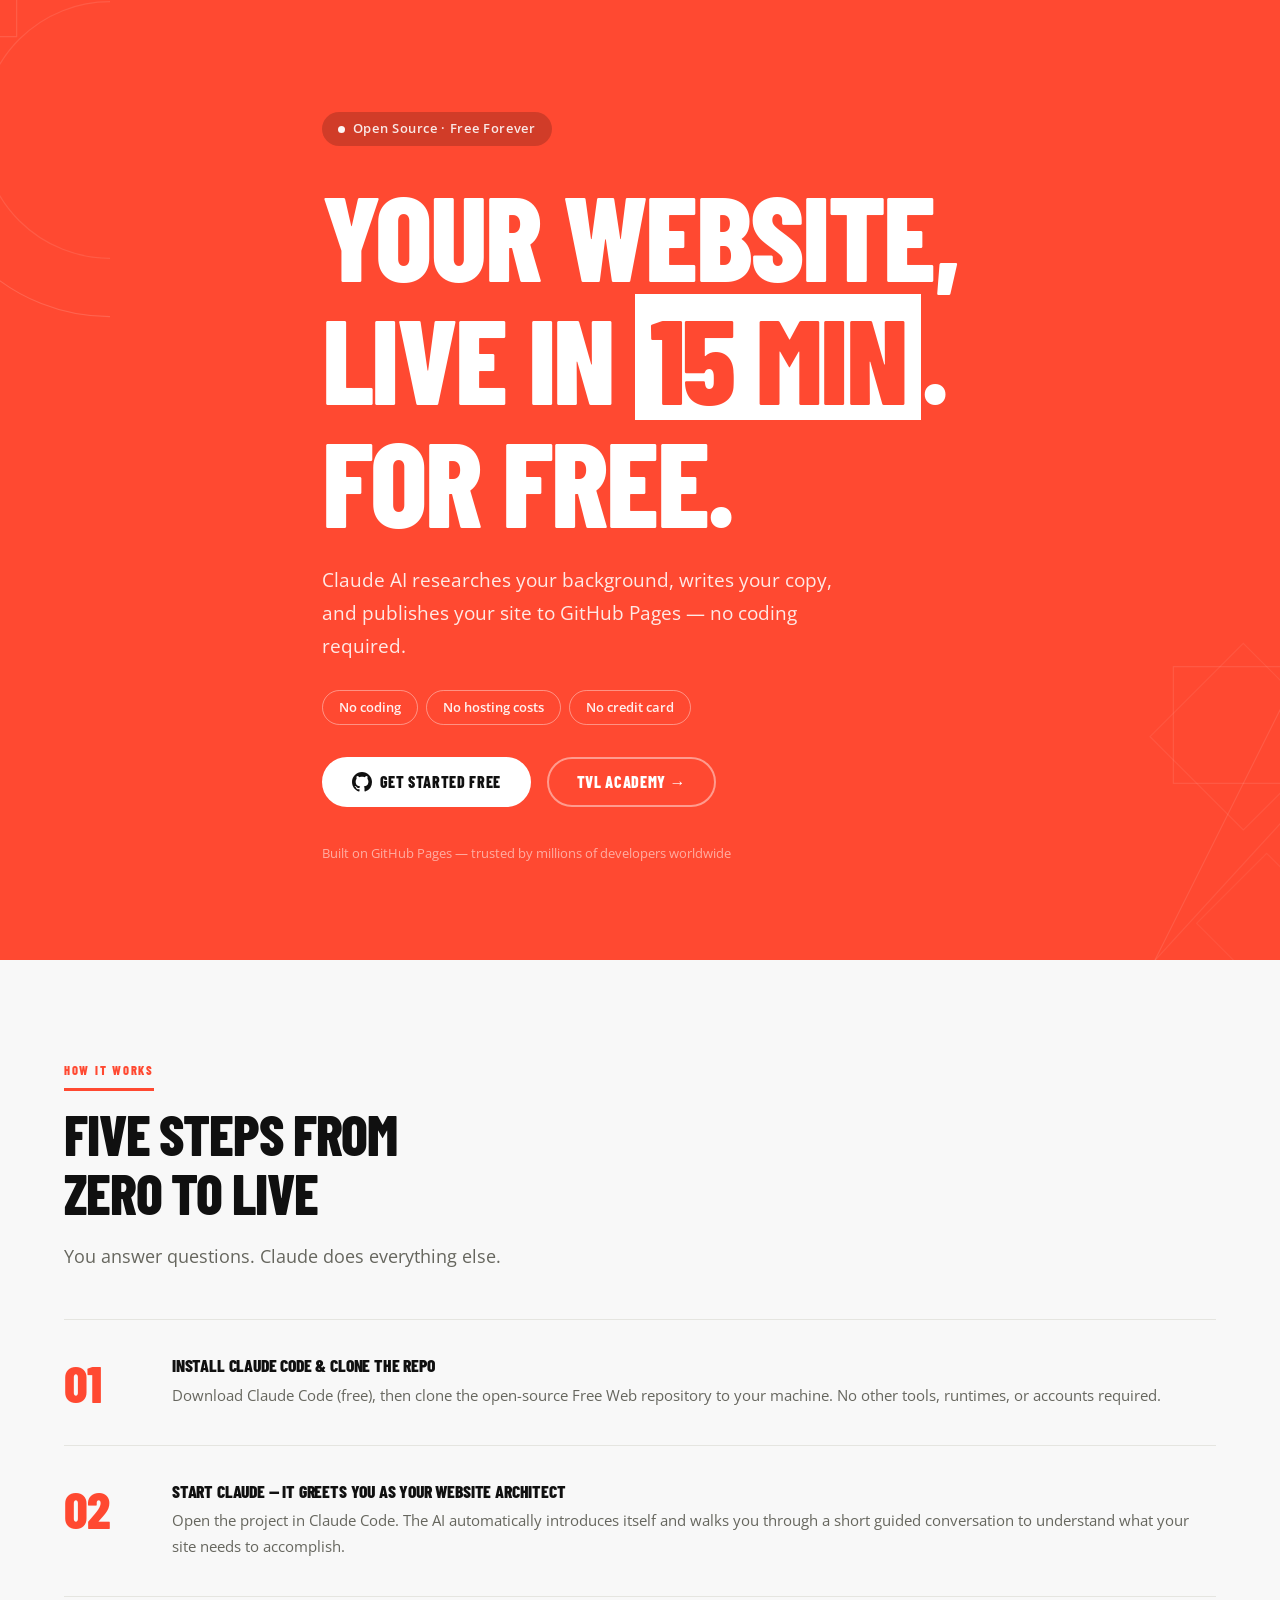
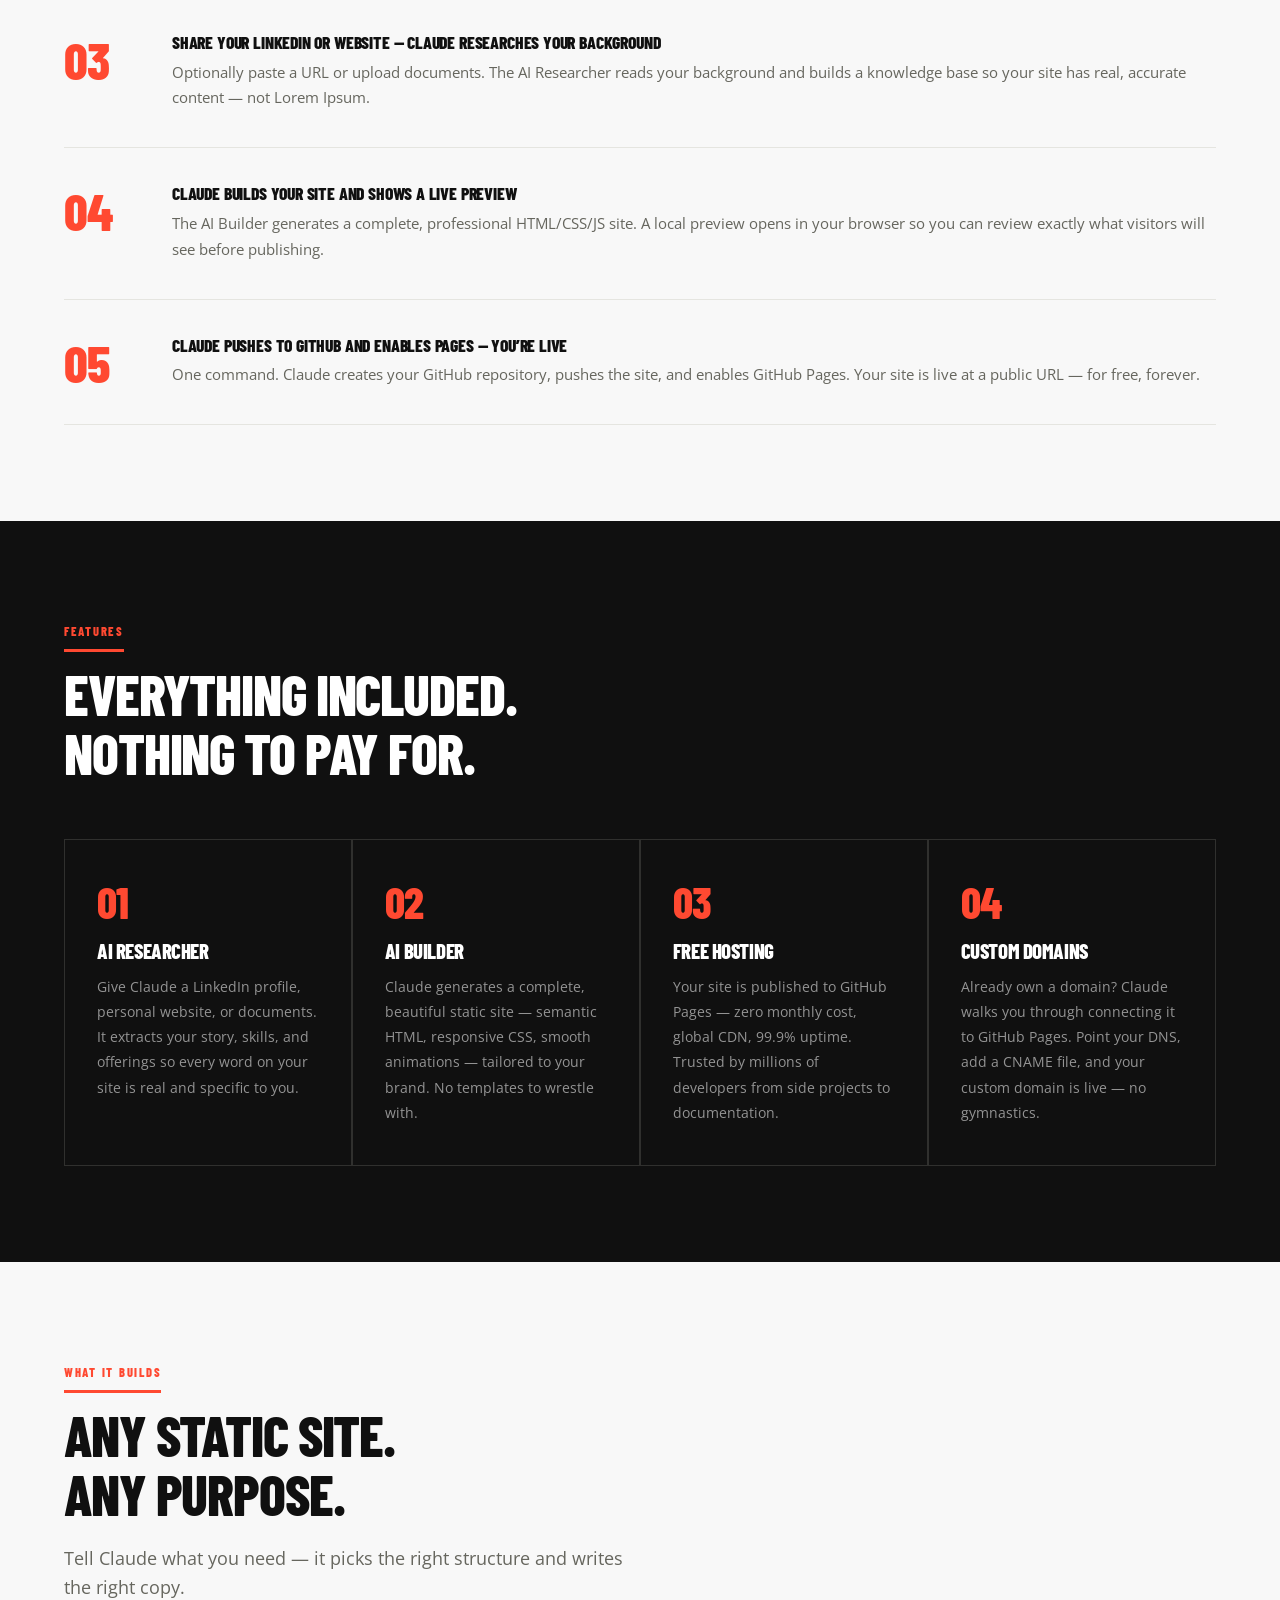
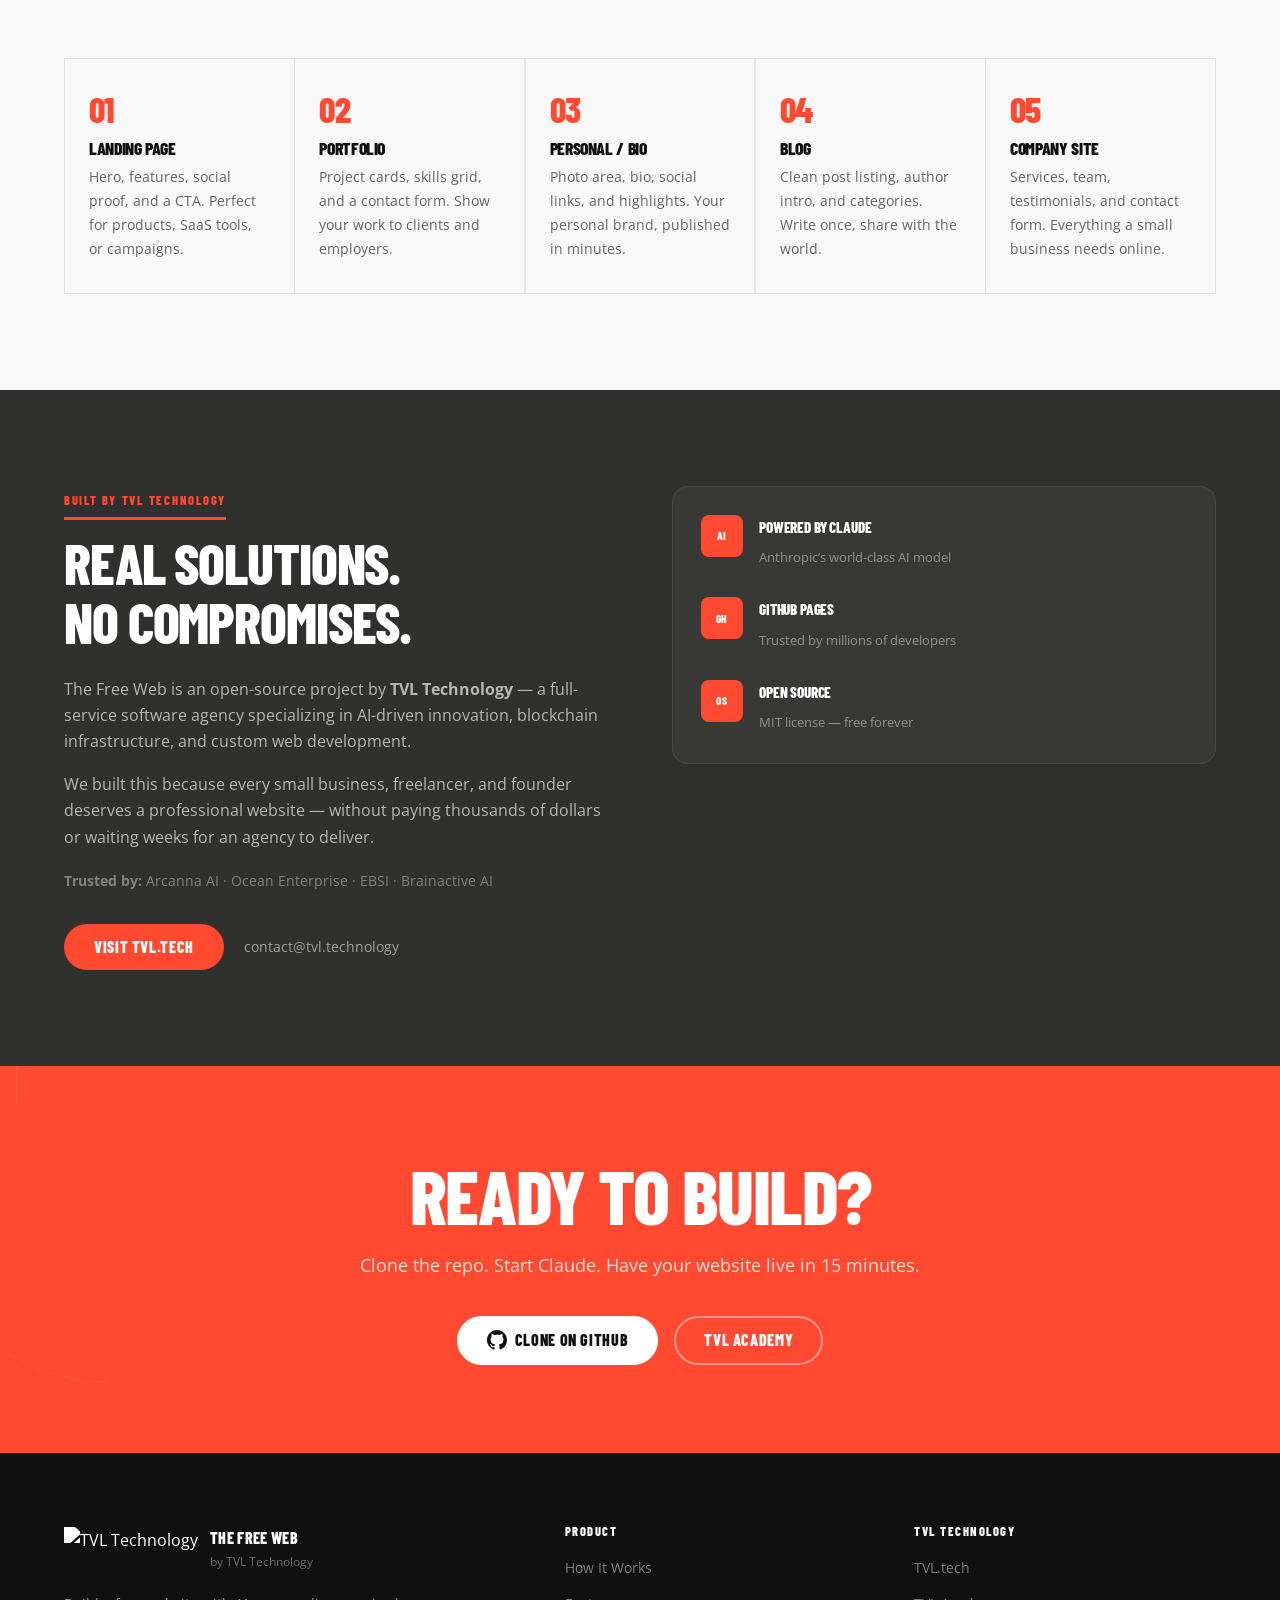
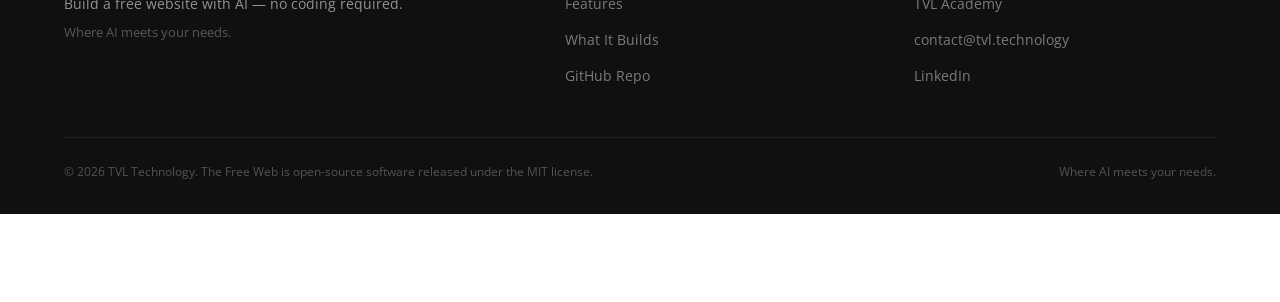
==== commit 1c54c0a8: "Use official TVL Technology logo and favicon assets from CDN Replace hand-drawn SVG logo with exact " ====
--- a/website/index.html
+++ b/website/index.html
@@ -13,17 +13,14 @@
   <link rel="preconnect" href="https://fonts.gstatic.com" crossorigin />
   <link href="https://fonts.googleapis.com/css2?family=Barlow+Condensed:wght@700;800;900&family=Open+Sans:wght@400;500;600&display=swap" rel="stylesheet" />
   <link rel="stylesheet" href="styles.css" />
+  <link rel="shortcut icon" href="https://cdn.prod.website-files.com/66ea9ae1813efc2b2adce14f/670ed1b040d236eeac89c531_a_logotip_principal_orange_1.png" type="image/png">
 </head>
 <body>
 
   <!-- ===== Floating Bottom Navbar ===== -->
   <nav class="floatnav" id="floatnav" aria-label="Main navigation">
     <a href="#hero" class="floatnav-brand">
-      <svg class="tvl-logo" xmlns="http://www.w3.org/2000/svg" viewBox="0 0 52 52" fill="none" aria-hidden="true">
-        <path d="M3 3L41 3L49 11L49 49L11 49L3 41Z" stroke="currentColor" stroke-width="2.5"/>
-        <text x="7" y="23" font-family="Barlow Condensed,sans-serif" font-weight="800" font-size="13" fill="currentColor">TVL</text>
-        <text x="17" y="41" font-family="Barlow Condensed,sans-serif" font-weight="800" font-size="13" fill="currentColor">TECH</text>
-      </svg>
+      <img src="https://cdn.prod.website-files.com/66ea9ae1813efc2b2adce14f/67079e31e71560a787dd8b06_logo.svg" alt="TVL Technology" height="40" class="floatnav-logo-img">
       <span>The Free Web</span>
     </a>
     <ul class="floatnav-links">
@@ -272,11 +269,7 @@
       <div class="footer-grid">
         <div class="footer-brand">
           <a href="#hero" class="footer-logo-link">
-            <svg class="tvl-logo tvl-logo-lg" xmlns="http://www.w3.org/2000/svg" viewBox="0 0 52 52" fill="none" aria-hidden="true">
-              <path d="M3 3L41 3L49 11L49 49L11 49L3 41Z" stroke="currentColor" stroke-width="2.5"/>
-              <text x="7" y="23" font-family="Barlow Condensed,sans-serif" font-weight="800" font-size="13" fill="currentColor">TVL</text>
-              <text x="17" y="41" font-family="Barlow Condensed,sans-serif" font-weight="800" font-size="13" fill="currentColor">TECH</text>
-            </svg>
+            <img src="https://cdn.prod.website-files.com/66ea9ae1813efc2b2adce14f/67079e31e71560a787dd8b06_logo.svg" alt="TVL Technology" height="44" class="footer-logo-img">
             <div>
               <span class="footer-product">The Free Web</span>
               <span class="footer-by">by TVL Technology</span>
--- a/website/styles.css
+++ b/website/styles.css
@@ -130,6 +130,8 @@
 
 .tvl-logo { width: 28px; height: 28px; flex-shrink: 0; }
 .tvl-logo-lg { width: 44px; height: 44px; }
+.floatnav-logo-img { height: 40px; width: auto; display: block; filter: brightness(0) invert(1); }
+.footer-logo-img { height: 44px; width: auto; display: block; filter: brightness(0) invert(1); }
 
 .floatnav-links { display: flex; gap: 1.25rem; }
 .floatnav-links a {
